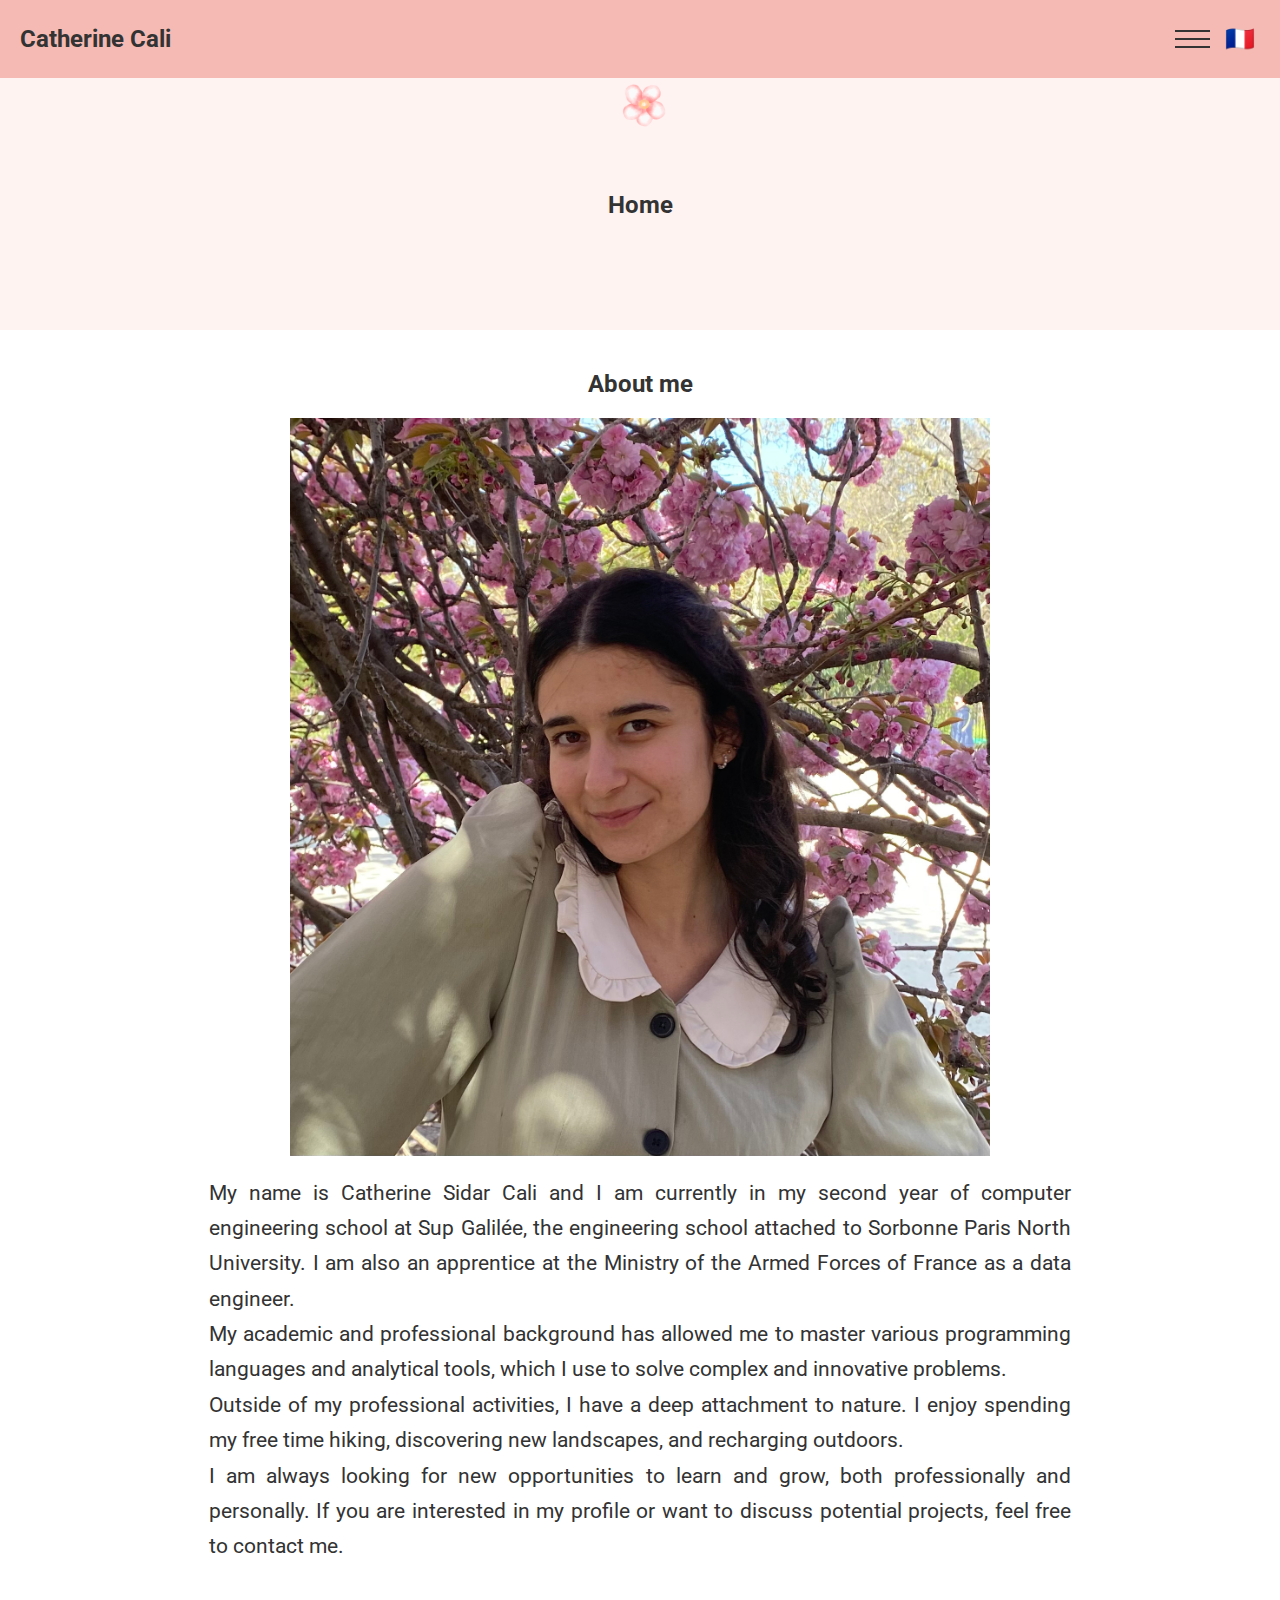
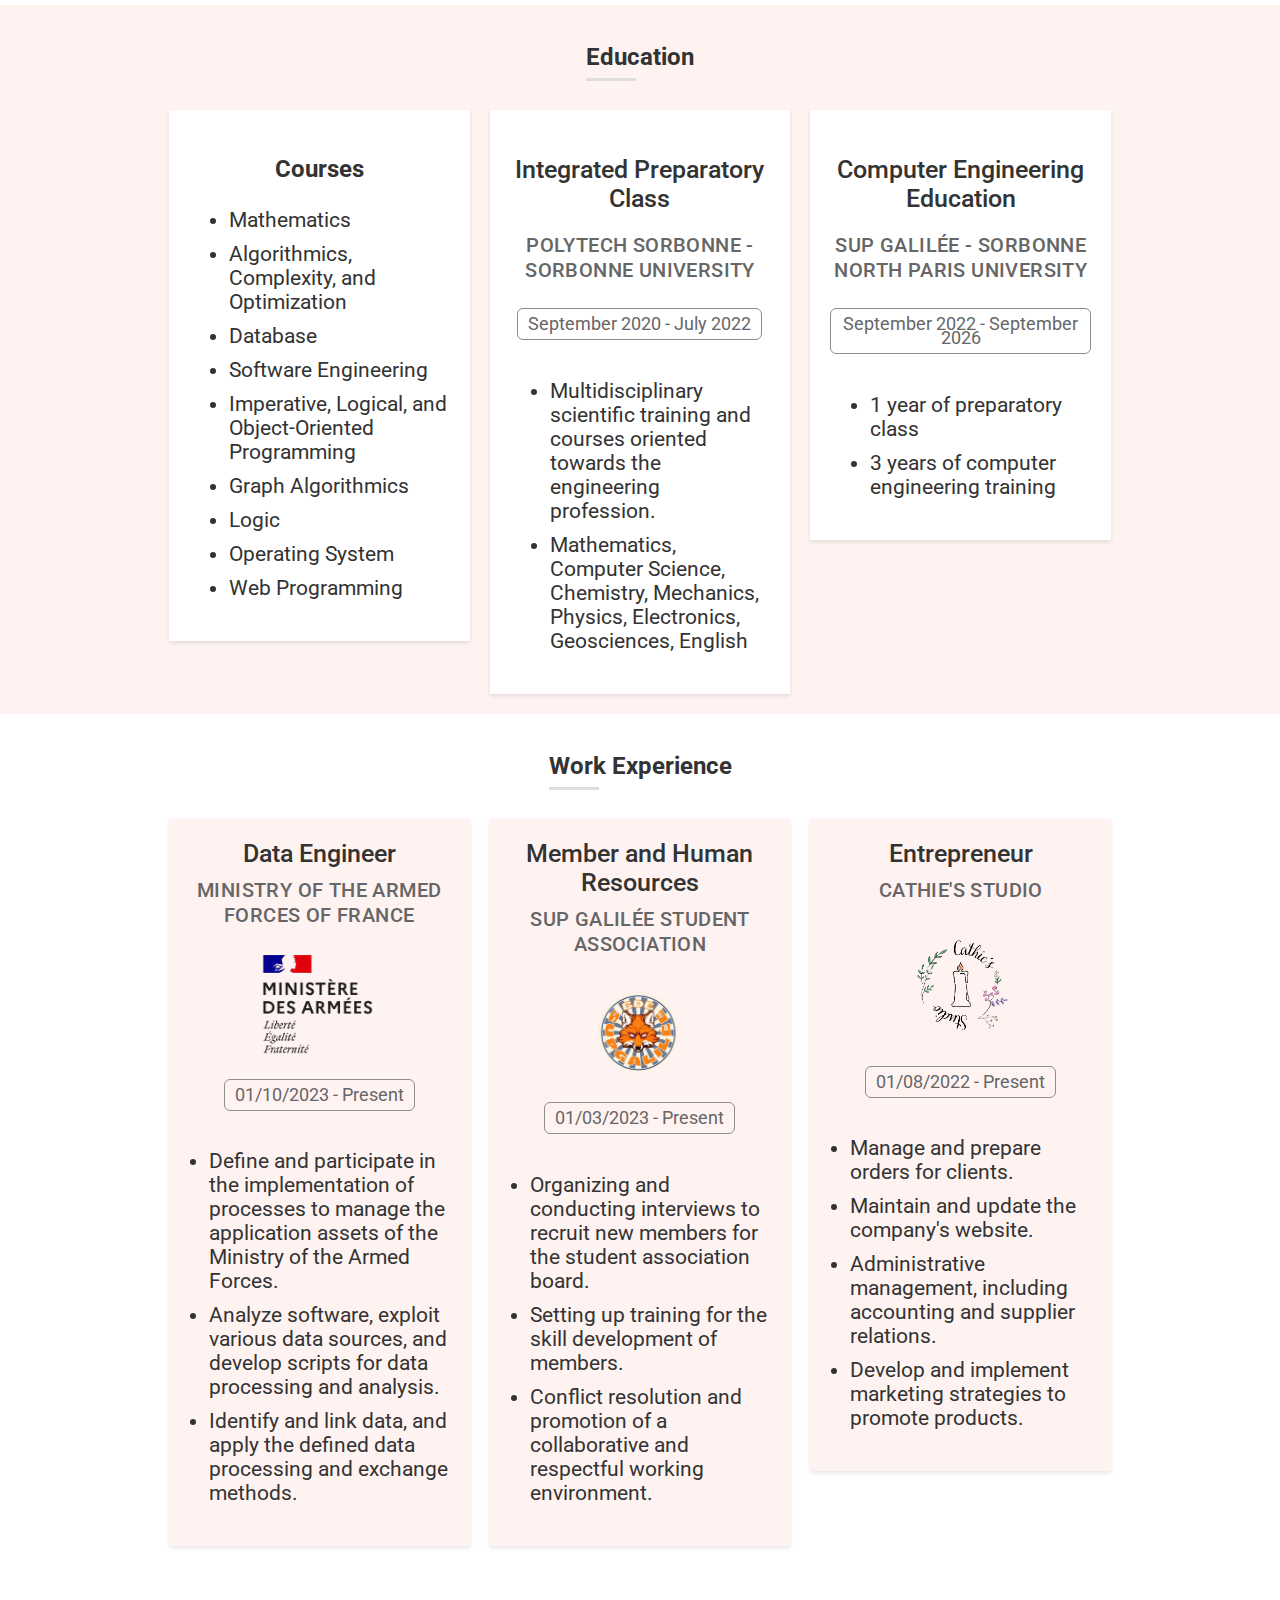
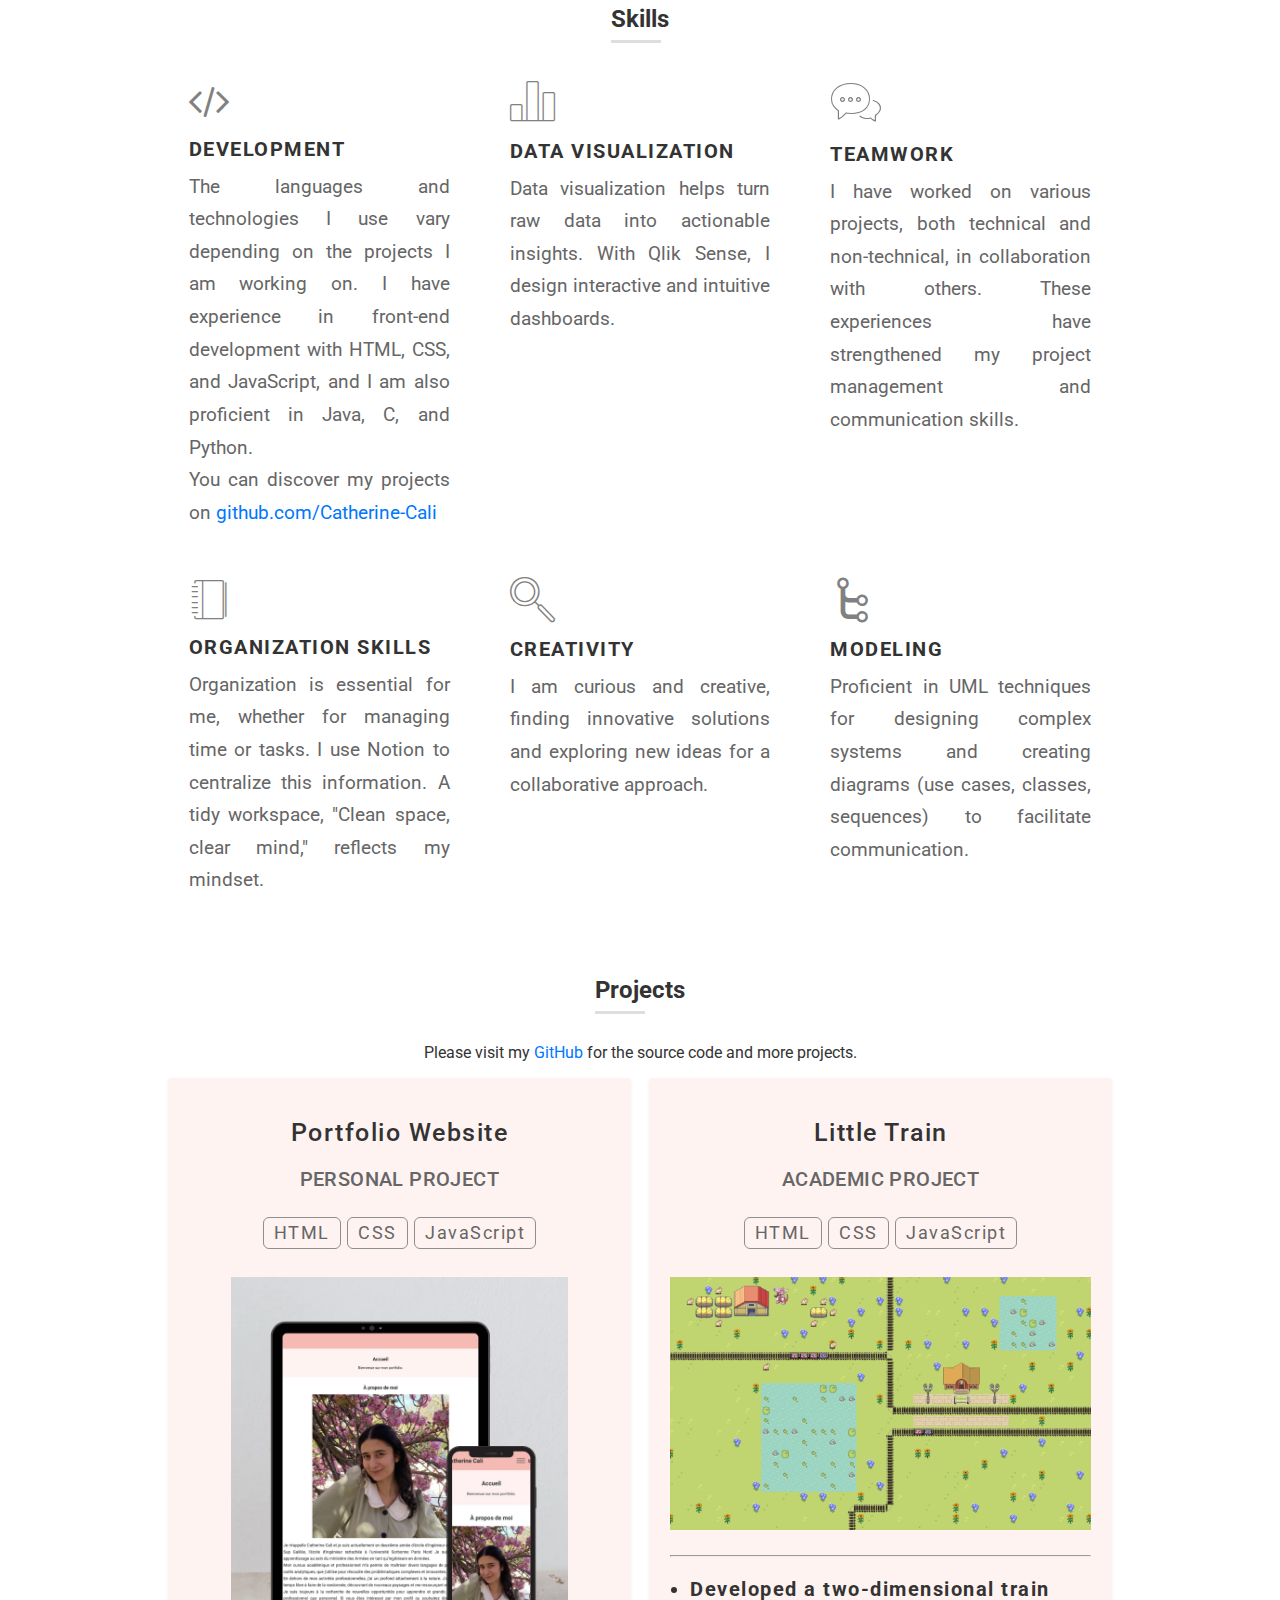
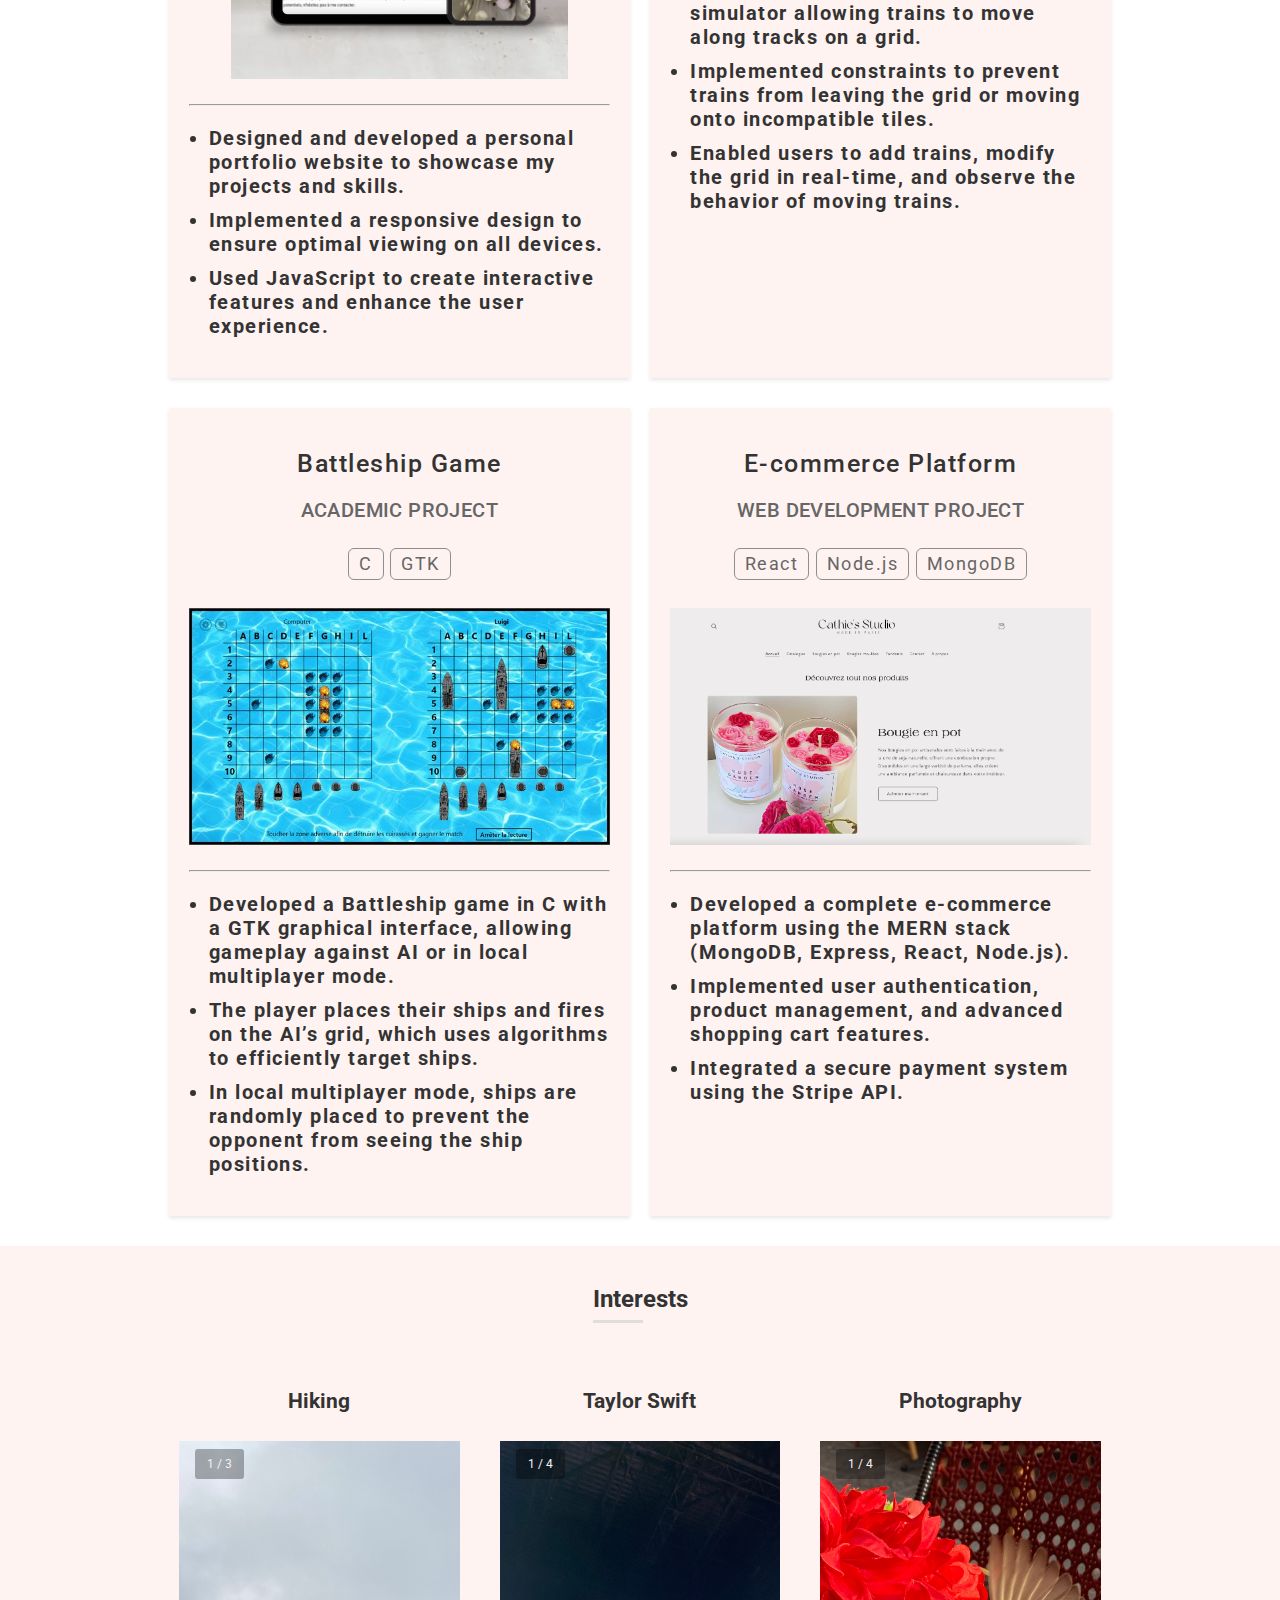
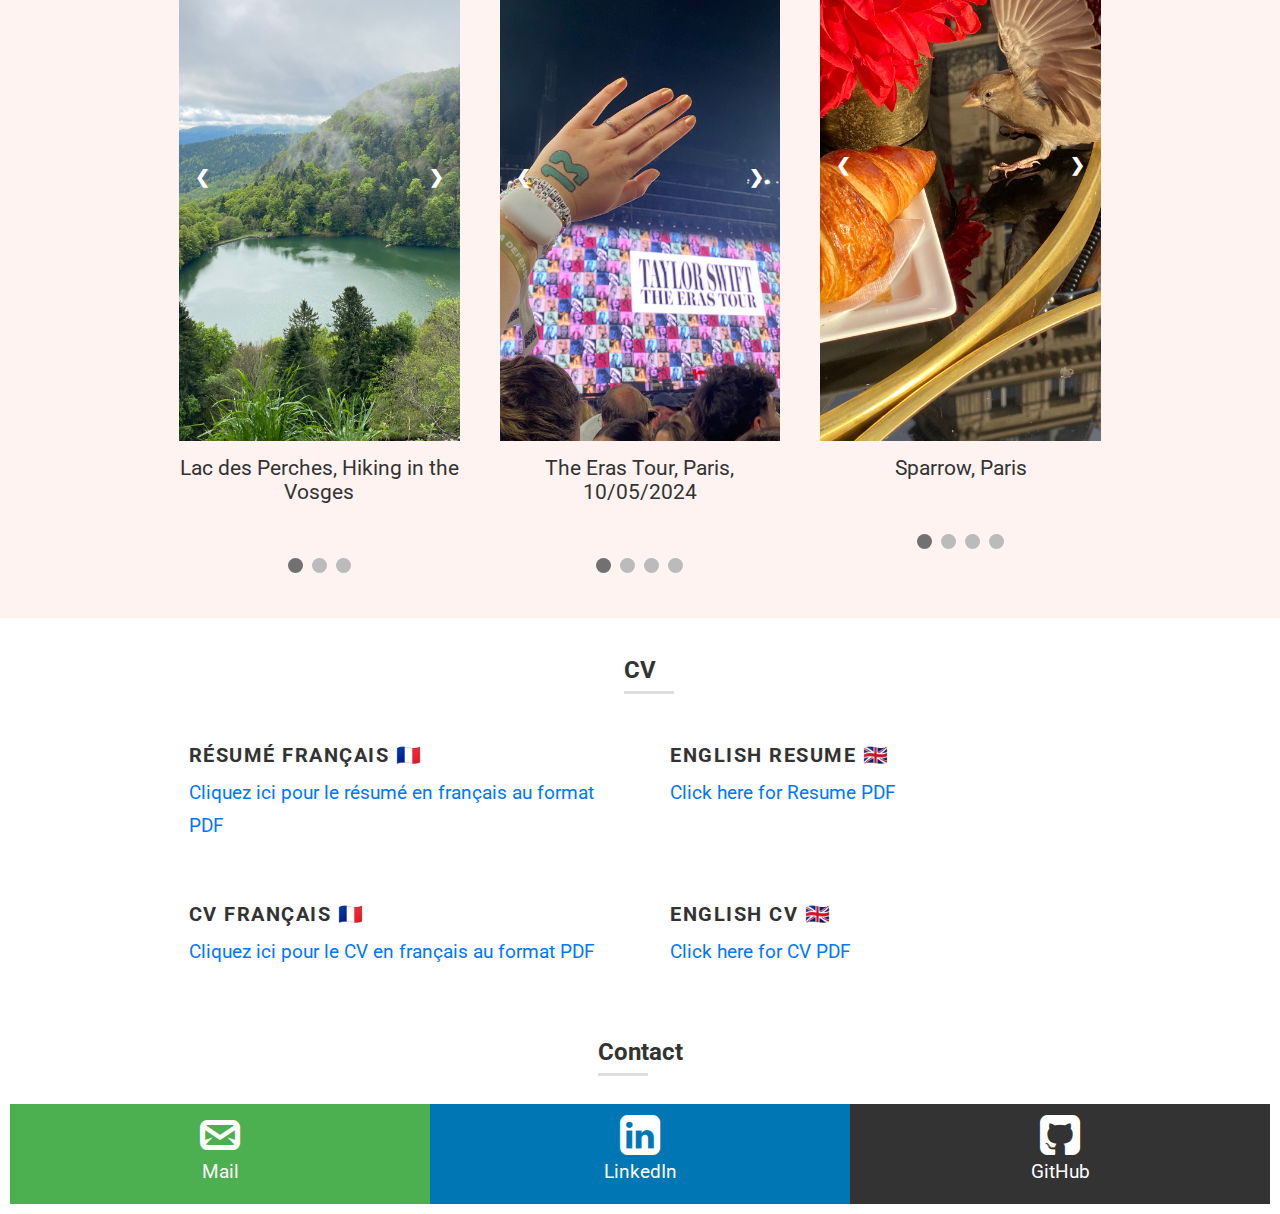
==== index2.html @ 79dcf5c5 "Add files via upload" ====
<!DOCTYPE html>
<html lang="en">
    <head>
        <meta charset="UTF-8">
        <meta name="viewport" content="width=device-width, initial-scale=1.0">
        <title>Catherine CALI</title>
        <link rel="stylesheet" href="styles/styles.css">
        <link rel="icon" type="image/x-icon" href="/img/photo.ico">
    </head>

    <body>
        <header>
            <div class="container">
                <h1>Catherine Cali</h1>
                <a href="javascript:void(0);" id="openBtn" class="burger-icon">
                        <span></span>
                        <span></span>
                        <span></span>
                </a>
            </div>
            <a href="index.html">
                <button id="translateButton" class="language-button">🇫🇷</button>
            </a>            
        </header>

        <main>
            <section id="home">
                <div id="animation-container">
                    <h2>Home</h2>
                    <span class="typed"></span>
                </div>
            </section>

            <!-- Section A propos de moi -->
            <section id="about-me">

                <h2>About me</h2>
                <div class="about-me-content">
                    <img src="img/photo.jpg" alt="photo de profil" class="profile-photo">
                    <p class="about-me-text">
                        My name is Catherine Sidar Cali and I am currently in my second year of computer engineering school at Sup Galilée, 
                        the engineering school attached to Sorbonne Paris North University.
                        I am also an apprentice at the Ministry of the Armed Forces of France as a data engineer.<br />
                        My academic and professional background has allowed me to master various programming languages and analytical tools,
                        which I use to solve complex and innovative problems.<br />
                        Outside of my professional activities, I have a deep attachment to nature. I enjoy spending my free time hiking, 
                        discovering new landscapes, and recharging outdoors.<br />
                        I am always looking for new opportunities to learn and grow, both professionally and personally.
                        If you are interested in my profile or want to discuss potential projects, feel free to contact me.
                    </p>    
                </div>
            </section>  

            <!-- Section Education -->
            <section id="education">
                <h3 class="title-small">
                    <span>Education</span>
                </h3>
                <div class="education-grid">
                    <div class="classes-list">
                        <h3>Courses</h3>
                        <ul class="margin-list">
                            <li>Mathematics</li>
                            <li>Algorithmics, Complexity, and Optimization</li>
                            <li>Database</li>
                            <li>Software Engineering</li>
                            <li>Imperative, Logical, and Object-Oriented Programming</li>
                            <li>Graph Algorithmics</li>
                            <li>Logic</li>
                            <li>Operating System</li>
                            <li>Web Programming</li>
                        </ul>                        
                    </div>
                    <div class="education-item">
                        <h3 class="job">Integrated Preparatory Class</h3>
                        <p class="company">Polytech Sorbonne - Sorbonne University</p>
                        <p class="year"> 
                            September 2020 - July 2022
                        </p>
                        <ul class="margin-list">
                            <li>Multidisciplinary scientific training and courses oriented towards the engineering profession.</li>
                            <li>Mathematics, Computer Science, Chemistry, Mechanics, Physics, Electronics, Geosciences, English</li>
                        </ul>
                    </div>
                    <div class="education-item">
                        <h3 class="job">Computer Engineering Education</h3>
                        <p class="company">Sup Galilée - Sorbonne North Paris University</p>
                        <p class="year"> 
                            September 2022 - September 2026 
                        </p>
                        <ul class="margin-list">
                            <li>1 year of preparatory class</li>
                            <li>3 years of computer engineering training</li>
                        </ul>
                    </div>
                </section>


            <!-- Section Experience -->
            <section id="work-experience">
                <h3 class="title-small">
                    <span>Work Experience</span>
                </h3>
                
                <div class="experience-grid">
                    <div class="experience-item">
                        <div>
                            <h3 class="job">
                                Data Engineer
                            </h3>
                            <h3 class="company">
                                Ministry of the Armed Forces of France
                            </h3>
                            <div class="logo-container">
                                <img src="img/logominarm.png" alt="Ministry of the Armed Forces Logo" class="logo">
                            </div>
                            <p class="year"> 
                                01/10/2023 - Present 
                            </p>
                            <ul class="margin-list">
                                <li>Define and participate in the implementation of processes to manage the application assets of the Ministry of the Armed Forces.</li>
                                <li>Analyze software, exploit various data sources, and develop scripts for data processing and analysis.</li>
                                <li>Identify and link data, and apply the defined data processing and exchange methods.</li>
                            </ul>
                        </div>
                    </div>
            
                    <div class="experience-item">
                        <h3 class="job">
                            Member and Human Resources
                        </h3>
                        <h3 class="company">
                            Sup Galilée Student Association
                        </h3>
                        <div class="logo-container">
                            <img src="img/logobde.png" alt="Sup Galilée Student Association Logo" class="logo">
                        </div>
                        <p class="year"> 
                            01/03/2023 - Present 
                        </p>
                        <ul class="margin-list">
                            <li>Organizing and conducting interviews to recruit new members for the student association board.</li>
                            <li>Setting up training for the skill development of members.</li>
                            <li>Conflict resolution and promotion of a collaborative and respectful working environment.</li>                            
                        </ul>
                    </div>
                    
                    <div class="experience-item">
                        <h3 class="job">
                            Entrepreneur
                        </h3>
                        <h3 class="company">
                            Cathie's Studio
                        </h3>
                        <div class="logo-container">
                            <img src="img/logoboutique.png" alt="Cathie's Studio Logo" class="logo">
                        </div>
                        <p class="year"> 
                            01/08/2022 - Present 
                        </p>
                        <ul class="margin-list">
                            <li>Manage and prepare orders for clients.</li>
                            <li>Maintain and update the company's website.</li>
                            <li>Administrative management, including accounting and supplier relations.</li>
                            <li>Develop and implement marketing strategies to promote products.</li>
                        </ul>
                    </div>
                </div>
            </section>
            

            <!-- Section Skills -->
            <section id="skills">
                <h3 class="title-small">
                    <span>Skills</span>
                </h3>
                
                <div class="skills-grid">
                    <div class="skill-item">
                        <h3><span class="icon-software"></span></h3>
                        <h3>Development</h3>
                        <p>The languages and technologies I use vary depending on the projects I am working on.
                           I have experience in front-end development with HTML, CSS, and JavaScript, and I am also proficient in Java, C, and Python.</p>
                        <p>You can discover my projects on <a href="https://github.com/Catherine-Cali">github.com/Catherine-Cali</a></p>
                    </div>
                    
                    <div class="skill-item">
                        <h3><span class="icon-data"></span></h3>
                        <h3>Data Visualization</h3>
                        <p>Data visualization helps turn raw data into actionable insights.
                           With Qlik Sense, I design interactive and intuitive dashboards.</p>
                    </div>
                    
                    <div class="skill-item">
                        <h3><span class="icon-teamwork"></span></h3>
                        <h3>Teamwork</h3>
                        <p>I have worked on various projects, both technical and non-technical, in collaboration with others.
                            These experiences have strengthened my project management and communication skills.</p>
                         
                    </div>
                    
                    <div class="skill-item">
                        <h3><span class="icon-organized"></span></h3>
                        <h3>Organization Skills</h3>
                        <p>Organization is essential for me, whether for managing time or tasks.
                           I use Notion to centralize this information. A tidy workspace, "Clean space, clear mind," reflects my mindset.</p>
                    </div>
                    
                    <div class="skill-item">
                        <h3><span class="icon-creativity"></span></h3>
                        <h3>Creativity</h3>
                        <p>I am curious and creative, finding innovative solutions and exploring new ideas for a collaborative approach.</p>
                    </div>
                    
                    <div class="skill-item">
                        <h3><span class="icon-modelisation"></span></h3>
                        <h3>Modeling</h3>
                        <p>Proficient in UML techniques for designing complex systems and creating diagrams (use cases, classes, sequences) to facilitate communication.</p>
                    </div>
                </div>
            </section>
            

            <!-- Section Projects -->
            <section id="projects">
                <h3 class="title-small">
                    <span>Projects</span>
                </h3>
                <p class="content-detail">
                    Please visit my <a href="https://github.com/Catherine-Cali">GitHub</a> for the source code and more projects.
                </p>
                <div class="projects-grid">

                    <div class="project-item">
                        <h2 class="job">Portfolio Website</h2>
                        <p class="company">Personal Project</p>
                        <p class="year">HTML</p>
                        <p class="year">CSS</p>
                        <p class="year">JavaScript</p>
                        <img src="img/portfolio_website.png" alt="Portfolio Website" style="width: 80%; height: auto;">
                        <hr>
                        <div class="text-detail">
                            <ul>
                                <li>Designed and developed a personal portfolio website to showcase my projects and skills.</li>
                                <li>Implemented a responsive design to ensure optimal viewing on all devices.</li>
                                <li>Used JavaScript to create interactive features and enhance the user experience.</li>
                            </ul>
                        </div>
                    </div>

                    <div class="project-item">
                        <h2 class="job">Little Train</h2>
                        <p class="company">Academic Project</p>
                        <p class="year">HTML</p>
                        <p class="year">CSS</p>
                        <p class="year">JavaScript</p>
                        <img src="img/web_project.png" alt="Web Project">
                        <hr>
                        <div class="text-detail">
                            <ul>
                                <li>Developed a two-dimensional train simulator allowing trains to move along tracks on a grid.</li>
                                <li>Implemented constraints to prevent trains from leaving the grid or moving onto incompatible tiles.</li>
                                <li>Enabled users to add trains, modify the grid in real-time, and observe the behavior of moving trains.</li>
                            </ul>
                        </div>
                    </div>

                    <div class="project-item">
                        <h2 class="job">Battleship Game</h2>
                        <p class="company">Academic Project</p>
                        <p class="year">C</p>
                        <p class="year">GTK</p>
                        <img src="img/battleship_project.png" alt="Battleship Game">
                        <hr>
                        <div class="text-detail">
                            <ul>
                                <li>Developed a Battleship game in C with a GTK graphical interface, allowing gameplay against AI or in local multiplayer mode.</li>
                                <li>The player places their ships and fires on the AI’s grid, which uses algorithms to efficiently target ships.</li>
                                <li>In local multiplayer mode, ships are randomly placed to prevent the opponent from seeing the ship positions.</li>
                            </ul>
                        </div>
                    </div>

                    <div class="project-item">
                        <h2 class="job">E-commerce Platform</h2>
                        <p class="company">Web Development Project</p>
                        <p class="year">React</p>
                        <p class="year">Node.js</p>
                        <p class="year">MongoDB</p>
                        <img src="img/ecommerce_platform.png" alt="E-commerce Platform">
                        <hr>
                        <div class="text-detail">
                            <ul>
                                <li>Developed a complete e-commerce platform using the MERN stack (MongoDB, Express, React, Node.js).</li>
                                <li>Implemented user authentication, product management, and advanced shopping cart features.</li>
                                <li>Integrated a secure payment system using the Stripe API.</li>
                            </ul>
                        </div>
                    </div>

                </div>
            </section>

                <!-- Interests Section -->

            <section id="interests">
                <h3 class="title-small">
                    <span>Interests</span>
                </h3>
                <div class="interests-grid">
                    <!-- Hiking -->
                    <div class="interest-item">
                        <h4>Hiking</h4>
                        <div class="slide-container">
                            <div class="custom-slider custom-slider0 fade">
                                <div class="slide-index">1 / 3</div>
                                <img class="slide-img" src="img/hk1.jpg" alt="Hiking 1">
                                <div class="slide-text">Lac des Perches, Hiking in the Vosges</div>
                            </div>
                            <div class="custom-slider custom-slider0 fade">
                                <div class="slide-index">2 / 3</div>
                                <img class="slide-img" src="img/hk2.jpg" alt="Hiking 2">
                                <div class="slide-text">Hiking in the Vosges</div>
                            </div>
                            <div class="custom-slider custom-slider0 fade">
                                <div class="slide-index">3 / 3</div>
                                <img class="slide-img" src="img/hk3.jpg" alt="Hiking 3">
                                <div class="slide-text">Hiking in the Fontainbleau Forest</div>
                            </div>
                            <a class="prev" onclick="plusSlides(-1, 0)">&#10094;</a>
                            <a class="next" onclick="plusSlides(1, 0)">&#10095;</a>
                        </div>
                        <div class="slide-dot">
                            <span class="dot dot0" onclick="currentSlide(1, 0)"></span>
                            <span class="dot dot0" onclick="currentSlide(2, 0)"></span>
                            <span class="dot dot0" onclick="currentSlide(3, 0)"></span>
                        </div>
                    </div>

                    <!-- Taylor Swift -->
                    <div class="interest-item">
                        <h4>Taylor Swift</h4>
                        <div class="slide-container">
                            <div class="custom-slider custom-slider1 fade">
                                <div class="slide-index">1 / 4</div>
                                <img class="slide-img" src="img/ts1.jpg" alt="Taylor Swift 1">
                                <div class="slide-text">The Eras Tour, Paris, 10/05/2024</div>
                            </div>
                            <div class="custom-slider custom-slider1 fade">
                                <div class="slide-index">2 / 4</div>
                                <img class="slide-img" src="img/ts2.jpg" alt="Taylor Swift 2">
                                <div class="slide-text">Taylor Swift, 1989 era</div>
                            </div>
                            <div class="custom-slider custom-slider1 fade">
                                <div class="slide-index">3 / 4</div>
                                <img class="slide-img" src="img/ts3.jpg" alt="Taylor Swift 3">
                                <div class="slide-text">Taylor Swift, Lover era</div>
                            </div>
                            <div class="custom-slider custom-slider1 fade">
                                <div class="slide-index">4 / 4</div>
                                <img class="slide-img" src="img/ts4.jpg" alt="Taylor Swift 4">
                                <div class="slide-text">Taylor Swift, reputation era</div>
                            </div>
                            <a class="prev" onclick="plusSlides(-1, 1)">&#10094;</a>
                            <a class="next" onclick="plusSlides(1, 1)">&#10095;</a>
                        </div>
                        <div class="slide-dot">
                            <span class="dot dot1" onclick="currentSlide(1, 1)"></span>
                            <span class="dot dot1" onclick="currentSlide(2, 1)"></span>
                            <span class="dot dot1" onclick="currentSlide(3, 1)"></span>
                            <span class="dot dot1" onclick="currentSlide(4, 1)"></span>
                        </div>
                    </div>

                    <!-- Photography -->
                    <div class="interest-item">
                        <h4>Photography</h4>
                        <div class="slide-container">
                            <div class="custom-slider custom-slider2 fade">
                                <div class="slide-index">1 / 4</div>
                                <img class="slide-img" src="img/ph1.jpg" alt="Photo 1">
                                <div class="slide-text">Sparrow, Paris</div>
                            </div>
                            <div class="custom-slider custom-slider2 fade">
                                <div class="slide-index">2 / 4</div>
                                <img class="slide-img" src="img/ph2.jpg" alt="Photo 2">
                                <div class="slide-text">Bee, Jardin des Plantes, Paris</div>
                            </div>
                            <div class="custom-slider custom-slider2 fade">
                                <div class="slide-index">3 / 4</div>
                                <img class="slide-img" src="img/ph3.jpg" alt="Photo 3">
                                <div class="slide-text">Sunflower Field, Picardy</div>
                            </div>
                            <div class="custom-slider custom-slider2 fade">
                                <div class="slide-index">4 / 4</div>
                                <img class="slide-img" src="img/ph4.jpg" alt="Photo 4">
                                <div class="slide-text">Blue Argus, Paris</div>
                            </div>
                            <a class="prev" onclick="plusSlides(-1, 2)">&#10094;</a>
                            <a class="next" onclick="plusSlides(1, 2)">&#10095;</a>
                        </div>
                        <div class="slide-dot">
                            <span class="dot dot2" onclick="currentSlide(1, 2)"></span>
                            <span class="dot dot2" onclick="currentSlide(2, 2)"></span>
                            <span class="dot dot2" onclick="currentSlide(3, 2)"></span>
                            <span class="dot dot2" onclick="currentSlide(4, 2)"></span>
                        </div>
                    </div>
                </div>
            </section>


        <!-- Section CV -->
        <section id="CV">
            <h3 class="title-small">
                <span>CV</span>
            </h3>
            
            <div class="CV-grid">
                <div class="CV-item">
                    <h3>Résumé Français 🇫🇷</h3>
                    <p><a href="Cheryl_Lao_Resume.pdf">Cliquez ici pour le résumé en français au format PDF</a></p>
                </div>
                <div class="CV-item">
                    <h3>English Resume 🇬🇧</h3>
                    <p><a href="Cheryl_Lao_Resume.pdf">Click here for Resume PDF</a></p>
                </div>
                <div class="CV-item">
                    <h3>CV français 🇫🇷</h3>
                    <p><a href="CathCali-cvFrancais.pdf">Cliquez ici pour le CV en français au format PDF</a></p>
                </div>
                <div class="CV-item">
                    <h3>English CV 🇬🇧</h3>
                    <p><a href="CathCali-cvAnglais.pdf">Click here for CV PDF</a></p>
                </div>
            </div>
        </section>

        <!-- Section Contact -->
        <section id="contact">
            <h3 class="title-small">
                <span>Contact</span>
            </h3>
            <div class="contact-banner">
                <a href="mailto:catherinecalipro@gmail.com" target="_blank" class="contact-button mail">
                    <span class="icon-mail"></span>
                    <span class="default-text">Mail</span>
                    <span class="hover-text">catherinecalipro@gmail.com</span>
                </a>
                <a href="https://www.linkedin.com/in/Catherine-Cali" target="_blank" class="contact-button linkedin">
                    <span class="icon-linkedin"></span>
                    <span class="default-text">LinkedIn</span>
                    <span class="hover-text">Catherine-Cali</span>
                </a>
                <a href="https://github.com/Catherine-Cali" target="_blank" class="contact-button github">
                    <span class="icon-github"></span>
                    <span class="default-text">GitHub</span>
                    <span class="hover-text">Catherine-Cali</span>
                </a>
            </div>
        </section>
        
        </main>

        <div id="mySidenav" class="sidenav">
            <a id="closeBtn" href="javascript:void(0);" class="close">×</a>
            <ul>
                <li><a href="#home">Home</a></li>
                <li><a href="#about-me">About Me</a></li>
                <li><a href="#education">Education</a></li>
                <li><a href="#work-experience">Work Experience</a></li>
                <li><a href="#skills">Skills</a></li>
                <li><a href="#projects">Projects</a></li>
                <li><a href="#interests">Interests</a></li>
                <li><a href="#resume">Resume</a></li>
                <li><a href="#contact">Contact</a></li>
            </ul>
        </div>        
        <script src="https://cdnjs.cloudflare.com/ajax/libs/gsap/3.11.2/gsap.min.js"></script>
        <script src="js/app.js"></script>
        <script src="https://cdn.jsdelivr.net/npm/typed.js@2.0.12"></script>
    </body>
</html>
---- styles/styles.css ----
@import url('https://fonts.googleapis.com/css2?family=Roboto:ital,wght@0,100;0,300;0,400;0,500;0,700;0,900;1,100;1,300;1,400;1,500;1,700;1,900&display=swap');

/* Generated by Glyphter (http://www.glyphter.com) on  Tue Jul 09 2024*/
@font-face {
    font-family: 'Glyphter';
    src: url('glyphter-font/fonts/Glyphter.eot');
    src: url('glyphter-font/fonts/Glyphter.eot?#iefix') format('embedded-opentype'),
         url('glyphter-font/fonts/Glyphter.woff') format('woff'),
         url('glyphter-font/fonts/Glyphter.ttf') format('truetype'),
         url('glyphter-font/fonts/Glyphter.svg#Glyphter') format('svg');
    font-weight: normal;
    font-style: normal;
}
[class*='icon-']:before{
	display: inline-block;
   font-family: 'Glyphter';
   font-style: normal;
   font-weight: normal;
   line-height: 20px;
   color: #818181;
   margin: 0;
   -webkit-font-smoothing: antialiased;
   -moz-osx-font-smoothing: grayscale
}


body {
    font-family: "Roboto";
    background-color: #FFF3F2; /* Couleur de fond rose pâle */
    color: #333; /* Couleur du texte */
    margin: 0; /* Réinitialisation de la marge par défaut */
    padding: 0; /* Réinitialisation du padding par défaut */
}

/* Style du header */
header {
    background-color: #F5BAB4; /* Couleur de fond du header */
    padding: 20px;
    display: flex;
    align-items: center;
    justify-content: space-between;
    position: fixed; /* Fixer le header en haut */
    top: 0; /* Positionner le header en haut */
    left: 0; /* S'assurer que le header commence au bord gauche de la fenêtre */
    right: 0; /* S'assurer que le header s'étire jusqu'au bord droit de la fenêtre */
    z-index: 1000; /* Assurer que le header soit au-dessus des autres éléments */
    width: 100%; /* Assurer que le header couvre toute la largeur de la fenêtre */
}



/* Conteneur du header */
.container {
    display: flex;
    align-items: center;
    justify-content: space-between; /* Permet au titre et au burger icon d'occuper tout l'espace disponible */
    width: 100%; /* Assure que le contenu s'étire sur toute la largeur */
}

/* Style du titre */
h1 {
    margin: 0;
    font-size: 1.5rem;
    color: #333; /* Couleur du texte du titre */
    flex: 1; /* Permet au titre de prendre autant d'espace que nécessaire */
}

/* Menu burger */
.burger-icon {
    display: flex;
    flex-direction: column;
    cursor: pointer;
    margin-left: auto; /* Déplace le menu burger à droite */
}

.burger-icon span {
    width: 35px;
    height: 2px;
    background-color: #333; /* Couleur du menu */
    margin: 3px 0;
    transition: 0.2s;
}

/* Bouton langue */ 
.language-button {
    background-color: transparent; 
    border: none;
    cursor: pointer;
    font-size: 1.5rem;
    padding: 5px 15px;
    margin-right: 30px; /* Assure que le bouton n'est pas trop proche du bord */
    z-index: 1100; /* Assurez-vous qu'il est au-dessus des autres éléments */
}
/* Ajouter une marge en haut du contenu pour éviter que le contenu soit masqué par le header fixe */
main {
    padding-top: 80px; /* Ajustez cette valeur en fonction de la hauteur du header */
}

/* Animations fleurs*/ 
/* thanks to : https://codepen.io/gonzo_e/pen/QqqZqY */

.dot-animation {
    width: 60px;
    height: 60px;
    position: absolute;
    background: url(../img/flower1.png);
    background-size: 100% 100%;
}

#home {
    position: relative;
    overflow: hidden;
    min-height: 250px; /* La section aura au moins 250px de hauteur */
    display: flex;
    align-items: center; /* Centre verticalement */
    justify-content: center; /* Centre horizontalement */
    text-align: center; /* Centre le texte (si nécessaire) */
}

#animation-container {
    position: relative;
    width: 100%;
    height: 100%;
    perspective: 600;
  }

/*Animations ecriture */

#home .typed {
    font-weight: 400;
    font-size: 25px;
    line-height: 26px;
    letter-spacing: 1.5px;
    margin: 0 auto;
    opacity: 0.8;
}

/*----- typed effect ---*/
.typed-cursor {
    opacity: 0;
}


/* Alternance des couleurs */ 
section:nth-child(odd) {
    background-color: #FFF3F2; /* Couleur rose pâle */
    text-align: center;
    padding: 20px; /* Ajoute un peu d'espace autour du texte */
    box-sizing: border-box;
}

section:nth-child(even) {
    background-color: #ffffff; /* Couleur blanche */
    text-align: center;
    padding: 20px; /* Ajoute un peu d'espace autour du texte */
    box-sizing: border-box;
}



/* Style pour les titres et autres */

.title-small span {
    position: relative;
    display: inline-block;
    font-size: 1.5rem; /* Ajustez la taille de la police selon vos préférences */
    margin-bottom: 20px;
} 

.title-small span:after {
    content: "";
    position: absolute;
    bottom: -10px; /* Ajustez pour l'espacement désiré */
    height: 3px;
    background: #DEDEDE;
    width: 50px; /* Ajustez la largeur selon vos préférences */
    left: 0;
}




/* Style pour la section À propos de moi */

.about-me-content {
    display: flex;
    align-items: flex-start;
    justify-content: space-between;
    text-align: center; /* Centre le texte dans son conteneur */
    margin: 20px 0;
    flex-direction : row; 
    gap: 20px;
    margin-left: 12%;
    margin-right: 12%;
    
}

.profile-photo {
    max-width: 700px; /* Ajustez la taille de l'image selon vos besoins */
    width: 100%; /* Assurez-vous que l'image prend toute la largeur disponible */
    height: auto;
    margin: auto;
    float: left;
    object-fit: cover;
}

.about-me-text {
    font-size: 1.3em;
    text-align: justify; 
    padding: 0 40px; /* Ajoute un espace autour du texte */
    line-height: 170%;
    clear: both;
    margin: auto;
}


/* Style pour la section Education */
.education-grid {
    display: grid;
    grid-template-columns: repeat(3, 1fr); /* Trois colonnes égales */
    gap: 20px; /* Espace entre les éléments d'éducation */
    align-items: start; /* Alignement des éléments au début de chaque cellule */
    margin-left: 12%;
    margin-right: 12%;
}

.classes-list,
.education-item {
    background-color: #ffffff;
    padding: 20px;
    box-shadow: 0 2px 4px rgba(0, 0, 0, 0.1);
    font-size: 1.3rem;
    transition: transform 0.5s ease, box-shadow 0.5s ease; /* Transition plus fluide */
}


/* Effet de survol pour .classes-list et .education-item */
.classes-list:hover,
.education-item:hover {
    transform: translateY(-15px); /* Déplace vers le haut */
    box-shadow: 0 10px 20px rgba(194, 24, 91, 0.5); /* Ombre rose foncée */
}

.margin-list li {
    margin-bottom: 10px; /* Ajoute un espacement sous chaque élément de liste */
    justify-content: space-between;
    text-align: left;
}




/* Style pour la section Experience */
#work-experience {
    padding: 20px;
}

.experience-grid {
    display: grid;
    grid-template-columns: repeat(3, 1fr); /* Trois colonnes égales */
    gap: 20px; /* Espace entre les éléments */
    align-items: start; /* Alignement des éléments au début de chaque cellule */
    margin-left: 12%;
    margin-right: 12%;
}

.experience-item {
    background-color: #FFF3F2; /* Couleur de fond des items */
    padding: 20px;
    box-shadow: 0 2px 4px rgba(0, 0, 0, 0.1); /* Ombre initiale */
    font-size: 1.3rem;
    transition: transform 0.5s ease, box-shadow 0.5s ease; /* Transition fluide */
}

/* Effet de survol pour .experience-item */
.experience-item:hover {
    transform: translateY(-15px); /* Déplace vers le haut */
    box-shadow: 0 10px 20px rgba(194, 24, 91, 0.5); /* Ombre rose foncée */
}

.logo-container {
    display: flex;
    justify-content: center; /* Centre l'image horizontalement */
    align-items: center; /* Centre l'image verticalement si nécessaire */
    margin-bottom: 10px; /* Espace entre l'image et le texte suivant */
}

.logo {
    max-width: 50%; /* Ajustez la taille de l'image selon vos besoins */
    width: 100%; /* Assurez-vous que l'image prend toute la largeur disponible */
    height: auto;
}

.year {
    font-size: 18px;
    line-height: 14px;
    border: 1px solid #8e8e8e;
    color: #666666;
    padding: 8px 10px;
    border-radius: 6px;
    display: inline-block;
    margin-top: 5px;
    font-weight: 400;
}

.company {
    font-size: 20px;
    font-weight: 500;
    line-height: 14px;
    letter-spacing: 0.4px;
    text-transform: uppercase;
    color: #666666;
    line-height: 25px;
}

.job {
    font-size: 25px;
    font-weight: 500;
    margin-bottom: 10px;
    font-family: 'Roboto', sans-serif;
}

.experience-item h3 {
    margin-top: 0;
}

.experience-item ul {
    padding-left: 20px;
    list-style-type: disc; /* Style de la puce */
    justify-content: space-between;
    text-align: left;
}


/* Style pour la section Competences*/

#skills {
    padding: 20px;
    background-color: #ffffff;
}

.skills-grid {
    display: grid;
    grid-template-columns: repeat(3, 1fr); /* Trois colonnes égales */
    grid-template-rows: repeat(2, auto); /* Deux lignes automatiques */
    gap: 20px; /* Espace entre les éléments */
    margin-left: 12%;
    margin-right: 12%;
}

.skill-item {
    padding: 20px;
    display: flex;
    flex-direction: column; /* Aligne les éléments en colonne */
    align-items: flex-start; /* Aligne les éléments à gauche */
    text-align: left; /* Aligne le texte à gauche */
}

.skill-item h3 {
    font-size: 20px;
    letter-spacing: 1.5px;
    text-transform: uppercase;
    margin: 0 0 10px 0; /* Ajoute un peu d'espace en dessous du titre */
    font-family: 'Roboto', sans-serif;
    font-weight: 700;
    
}

.skill-item p {
    color: #666; /* Couleur du texte de description */
    font-size: 1.2em;
    text-align: justify; 
    line-height: 170%;
    clear: both;
    margin: 0;
}


.icon-software:before { 
    content: 'J';
    font-size: 40px;
}

.icon-data:before { 
    content: 'B';
    font-size: 45px;
}

.icon-teamwork:before { 
    content: 'S';
    font-size: 50px;
}

.icon-organized:before { 
    content: 'E';
    font-size: 40px;
}

.icon-creativity:before { 
    content: 'D';
    font-size: 45px;
}

.icon-modelisation:before { 
    content: 'F';
    font-size: 45px;
}



/* Styles pour la section Projects */
#projects {
    padding: 20px;
}

.projects-grid {
    display: grid;
    grid-template-columns: repeat(2, 1fr); /* Deux colonnes égales */
    gap: 20px; /* Espace entre les éléments */
    margin-left: 12%;
    margin-right: 12%;
}

.project-item {
    background-color: #FFF3F2; /* Couleur de fond des items */
    padding: 20px;
    box-shadow: 0 2px 4px rgba(0, 0, 0, 0.1); /* Ombre initiale */
    font-size: 20px;
    letter-spacing: 1.5px;
    margin: 0 0 10px 0; /* Espace en dessous de l'item */
    font-family: 'Roboto', sans-serif;
    font-weight: 700;
    transition: transform 0.5s ease, box-shadow 0.5s ease; /* Transition fluide */
}

/* Effet de survol pour .project-item */
.project-item:hover {
    transform: translateY(-15px); /* Déplacement vers le haut */
    box-shadow: 0 10px 20px rgba(194, 24, 91, 0.5); /* Ombre rose foncée */
}

.project-item img, .project-item iframe {
    width: 100%;
    height: auto;
    margin-top: 10px;
}

.img-portfolio {
    width: 10%;
}

.project-item hr {
    margin: 20px 0;
}

.text-detail ul {
    padding-left: 20px;
    list-style-type: disc;
    justify-content: space-between;
    text-align: left;
}

.text-detail ul li {
    margin-bottom: 10px;
}



/* Styles pour la section Centre d'intérêts */
.interests-grid {
    display: grid;
    grid-template-columns: repeat(3, 1fr); /* Trois colonnes égales */
    gap: 20px; /* Espace entre les éléments d'éducation */
    align-items: start; /* Alignement des éléments au début de chaque cellule */
    margin-left: 12%;
    margin-right: 12%;
}

.interest-item {
    padding: 10px;
    font-size: 1.3rem;
}

.slide-container {
    position: relative;
    max-width: 100%;
    margin: auto;
    margin-bottom: 40px; /* Ajout d'espace entre les diaporamas */
}

.custom-slider {
    display: none;
}

.custom-slider.fade {
    animation-name: fade;
    animation-duration: 1.5s;
}

@keyframes fade {
    from { opacity: .4 } 
    to { opacity: 1 }
}

/* Ajout de hauteur fixe pour uniformiser la taille des images */
.slide-img {
    width: 100%;
    height: 600px; /* Hauteur fixe pour toutes les images */
    object-fit: cover; /* Recadre l'image pour qu'elle remplisse la zone sans déformer le ratio */
    overflow: hidden;
}

.prev, .next {
    cursor: pointer;
    position: absolute;
    top: 50%;
    width: auto;
    padding: 16px;
    margin-top: -22px;
    color: white;
    font-weight: bold;
    font-size: 18px;
    transition: 0.6s ease;
    user-select: none;
}

.prev {
    left: 0;
    border-radius: 3px 0 0 3px;
}

.next {
    right: 0;
    border-radius: 3px 0 0 3px;
}

.prev:hover, .next:hover {
    background-color: rgba(0,0,0,0.8);
}

.slide-dot {
    text-align: center;
    padding: 10px;
}

.dot {
    cursor: pointer;
    height: 15px;
    width: 15px;
    margin: 0 2px;
    background-color: #bbb;
    border-radius: 50%;
    display: inline-block;
    transition: background-color 0.6s ease;
}

.active, .dot:hover {
    background-color: #717171;
}

.slide-index {
    position: absolute;
    top: 8px;
    left: 16px;
    color: #f2f2f2;
    font-size: 12px;
    padding: 8px 12px;
    background-color: rgba(0, 0, 0, 0.3);
    border-radius: 3px;
}

.slide-text {
    font-size: 1.3rem;
    margin-top: 10px; 
    width: 100%;
    text-align: center;
}


/* Styles pour la section CV */
#CV {
    padding: 20px;
    background-color: #ffffff;
}

.CV-grid {
    display: grid;
    grid-template-columns: repeat(2, 1fr); /* Deux colonnes égales */
    grid-template-rows: repeat(2, auto); /* Deux lignes automatiques */
    gap: 20px; /* Espace entre les éléments */
    margin-left: 12%;
    margin-right: 12%;
}

.CV-item {
    padding: 20px;
    display: flex;
    flex-direction: column; /* Aligne les éléments en colonne */
    align-items: flex-start; /* Aligne les éléments à gauche */
    text-align: left; /* Aligne le texte à gauche */
}

.CV-item h3 {
    font-size: 20px;
    letter-spacing: 1.5px;
    text-transform: uppercase;
    margin: 0 0 10px 0; /* Ajoute un peu d'espace en dessous du titre */
    font-family: 'Roboto', sans-serif;
    font-weight: 700;
}

.CV-item p {
    color: #666; /* Couleur du texte de description */
    font-size: 1.2em;
    text-align: left; /* Aligne le texte à gauche */
    line-height: 170%;
    margin: 0;
}



/* Style pour centrer la table dans la page */
.center-table {
    margin: 0 auto; /* Centrer la table horizontalement */
    border-collapse: collapse; /* Enlever les espaces entre les cellules */
    text-align: center; /* Centrer le texte dans les cellules */
}

/* Style pour centrer le texte à l'intérieur de la table */
.center-table td {
    padding: 10px; /* Ajouter un peu d'espace autour du contenu */
    font-size: 1.3rem;

}

/* Styles pour la section bannière de contact */

#contact {
    padding: 10px;
    background-color: #ffffff; /* Couleur blanche */
    margin-left: 0px ;
    margin-right: 0px;
}
.contact-banner {
    display: flex;
    justify-content: space-around;
    align-items: center;
    gap: 0px; /* Adjust the gap between buttons as needed */
    background-color: #ffffff; /* Couleur blanche */

}

.contact-button {
    display: flex;
    flex-direction: column;
    justify-content: center;
    align-items: center;
    width: 100%;
    height: 100px; /* Adjust height as needed */
    text-decoration: none;
    color: white; /* Adjust text color as needed */
    font-size: 1.2em;
    text-align: center;
    transition: background-color 0.3s ease;
}

.contact-button img {
    width: 50px; /* Adjust icon size as needed */
    height: 50px;
    margin-bottom: 10px;
}

.contact-button.mail {
    background-color: #4CAF50; /* Green color for mail */
}

.contact-button.linkedin {
    background-color: #0077B5; /* Blue color for LinkedIn */
}

.contact-button.github {
    background-color: #333; /* Dark color for GitHub */
}

.contact-button:hover {
    opacity: 0.8; /* Slightly transparent on hover */
}

.icon-mail::before {
    content: 'O'; /* Unicode for envelope icon in FontAwesome */
    font-size: 40px;
    color: #ffffff;
}

.icon-linkedin::before {
    content: 'L'; /* Unicode for LinkedIn icon in FontAwesome */
    font-size: 40px;
    color: #ffffff;
}

.icon-github::before {
    content: 'M'; /* Unicode for GitHub icon in FontAwesome */
    font-size: 40px;
    color: #ffffff;
}

.contact-button:hover {
    filter: brightness(100%); /* Couleur plus claire au survol pour Mail */
    color: #000000; /* Change la couleur du texte au survol */
}

/* Texte pour l'effet de survol */
.contact-button .default-text {
    display: inline-block;
    transition: opacity 0.3s ease;
}

.contact-button .hover-text {
    display: none;
    position: absolute;
    opacity: 0;
    transition: opacity 0.3s ease;
    font-weight: bold;
}

.contact-button:hover .default-text {
    opacity: 0;


}



.contact-button:hover .icon-github, 
.contact-button:hover .icon-linkedin,
.contact-button:hover .icon-mail {
    opacity: 0;
}

.contact-button:hover .hover-text {
    display: inline-block;
    opacity: 1;
}


/* Styles généraux pour les liens */
a {
    color: #0077ff;
    text-decoration: none;
    transition: ease .6s;
    -webkit-transition: ease .6s;
    -moz-transition: ease .6s;
    -o-transition: ease .6s;
    -ms-transition: ease .6s;
}

a:hover {
    text-decoration: none;
    color: #818181;
}

a:focus {
    outline: none;
    color: #999999;
    text-decoration: none;
}


/* Sidenav menu */
.sidenav {
    height: 100%;
    width: 250px;
    position: fixed;
    top: 0;
    right: -250px; /* Caché par défaut */
    background-color: #e8e8e8;
    padding-top: 60px;
    transition: right 0.3s ease-out;
    z-index: 1100;
}

.sidenav ul {
    list-style-type: none;
    padding: 0;
    margin: 0;
}

.sidenav a {
    display: block;
    padding: 8px 8px 8px 32px;
    text-decoration: none;
    font-size: 20px;
    color: #818181;
    transition: 0.3s;
}

.sidenav a:hover {
    color: #111;
}

.close {
    position: absolute;
    top: 20px;
    right: 20px;
    font-size: 30px;
    text-decoration: none;
    color: #333;
    transition: 0.3s;
}

.close:hover {
    color: #ff6f61; /* Couleur au survol */
}










@media (max-width: 1780px) {
    .about-me-content {
        flex-direction : column; 
    }
}

/* pour les tablettes*/
@media (max-width: 767px) {
    .about-me-content {
        margin : 0; 
    }

    .education-grid {
        grid-template-columns: 1fr;
        grid-template-rows: repeat(3, auto);
    }

    .experience-grid {
        grid-template-columns: 1fr;
        grid-template-rows: repeat(3, auto);
        margin : 0; 

    }

    .skills-grid {
        grid-template-columns: 1fr; /* Une colonne */
        grid-template-rows: auto; /* Lignes automatiques */
        gap: 10px; /* Réduire l'espace entre les éléments */
    }

    .logo {
        max-width: 25%; /* Ajustez la taille de l'image selon vos besoins */
    }

    .interests-grid {
        grid-template-columns: 1fr;
        grid-template-rows: repeat(3, auto);
        margin : 0; 
    }

    .projects-grid {
        grid-template-columns: 1fr;
        grid-template-rows: repeat(4, auto);
        margin : 0; 
    }

}

/* pour les telephones*/
@media (max-width: 480px) {
    .about-me-text {
        font-size: 1em;
        padding: 0 5px; /* Ajoute un espace autour du texte */
    }
    .about-me-content {
        margin : 0; 
    }

    .education-grid {
        grid-template-columns: 1fr;
        grid-template-rows: repeat(3, auto);
        margin : 0; 

    }

    .experience-grid {
        grid-template-columns: 1fr;
        grid-template-rows: repeat(3, auto);
        margin : 0; 

    }
    .year {
        font-size: 14px;
      
    }
    
    .company {
        font-size: 15px;

      }
    
    .job {
        font-size: 20px;
      
    }

    .logo {
        max-width: 30%; /* Ajustez la taille de l'image selon vos besoins */
    }

    .experience-item {
        font-size: 1rem;
    }

    .education-item {
        font-size: 1rem;
    }

    .classes-list {
        font-size: 1rem;
    }

    .skill-item h3 {
        font-size: 15px;
        
    }
    
    .skill-item p {
        color: #666; /* Couleur du texte de description */
        font-size: 1rem;

    }

    .skills-grid {
        grid-template-columns: 1fr; /* Une colonne */
        grid-template-rows: auto; /* Lignes automatiques */
        gap: 10px; /* Réduire l'espace entre les éléments */
        margin: 0;
    }

    [class*='icon-']:before{
        font-size: 30px;
    }

    .interests-grid {
        grid-template-columns: 1fr; /* Une seule colonne pour les téléphones */
        grid-template-rows: auto;
        margin: 0;
    }

    .interest-item {
        font-size: 1rem;
    }

    .slide-container {
        margin-bottom: 20px; /* Réduire l'espace en dessous du diaporama */
    }

    .slide-img {
        width: 100%;            /* Réduit la largeur pour s'adapter au conteneur */
        max-width: 300px;       /* Limite la largeur à 300px sur les téléphones */
        height: auto;           /* Maintient le ratio d'aspect */
        max-height: 300px;      /* Limite la hauteur à 300px sur les téléphones */
        margin: 0 auto;         /* Centre l'image si elle est plus petite que le conteneur */
    }


    .dot {
        width: 10px;  /* Réduit la taille des points */
        height: 10px;
    }

    .projects-grid {
        grid-template-columns: 1fr;
        grid-template-rows: repeat(4, auto);
        margin : 0; 
    }

    .project-item {
        font-size: 1rem;

    }

    .CV-item h3 {
        font-size: 15px;
        
    }
    
    .CV-item p {
        color: #666; /* Couleur du texte de description */
        font-size: 1rem;

    }

    .CV-grid {
        grid-template-columns: 1fr; /* Une colonne */
        grid-template-rows: auto; /* Lignes automatiques */
        gap: 10px; /* Réduire l'espace entre les éléments */
        margin: 0;
    }


}
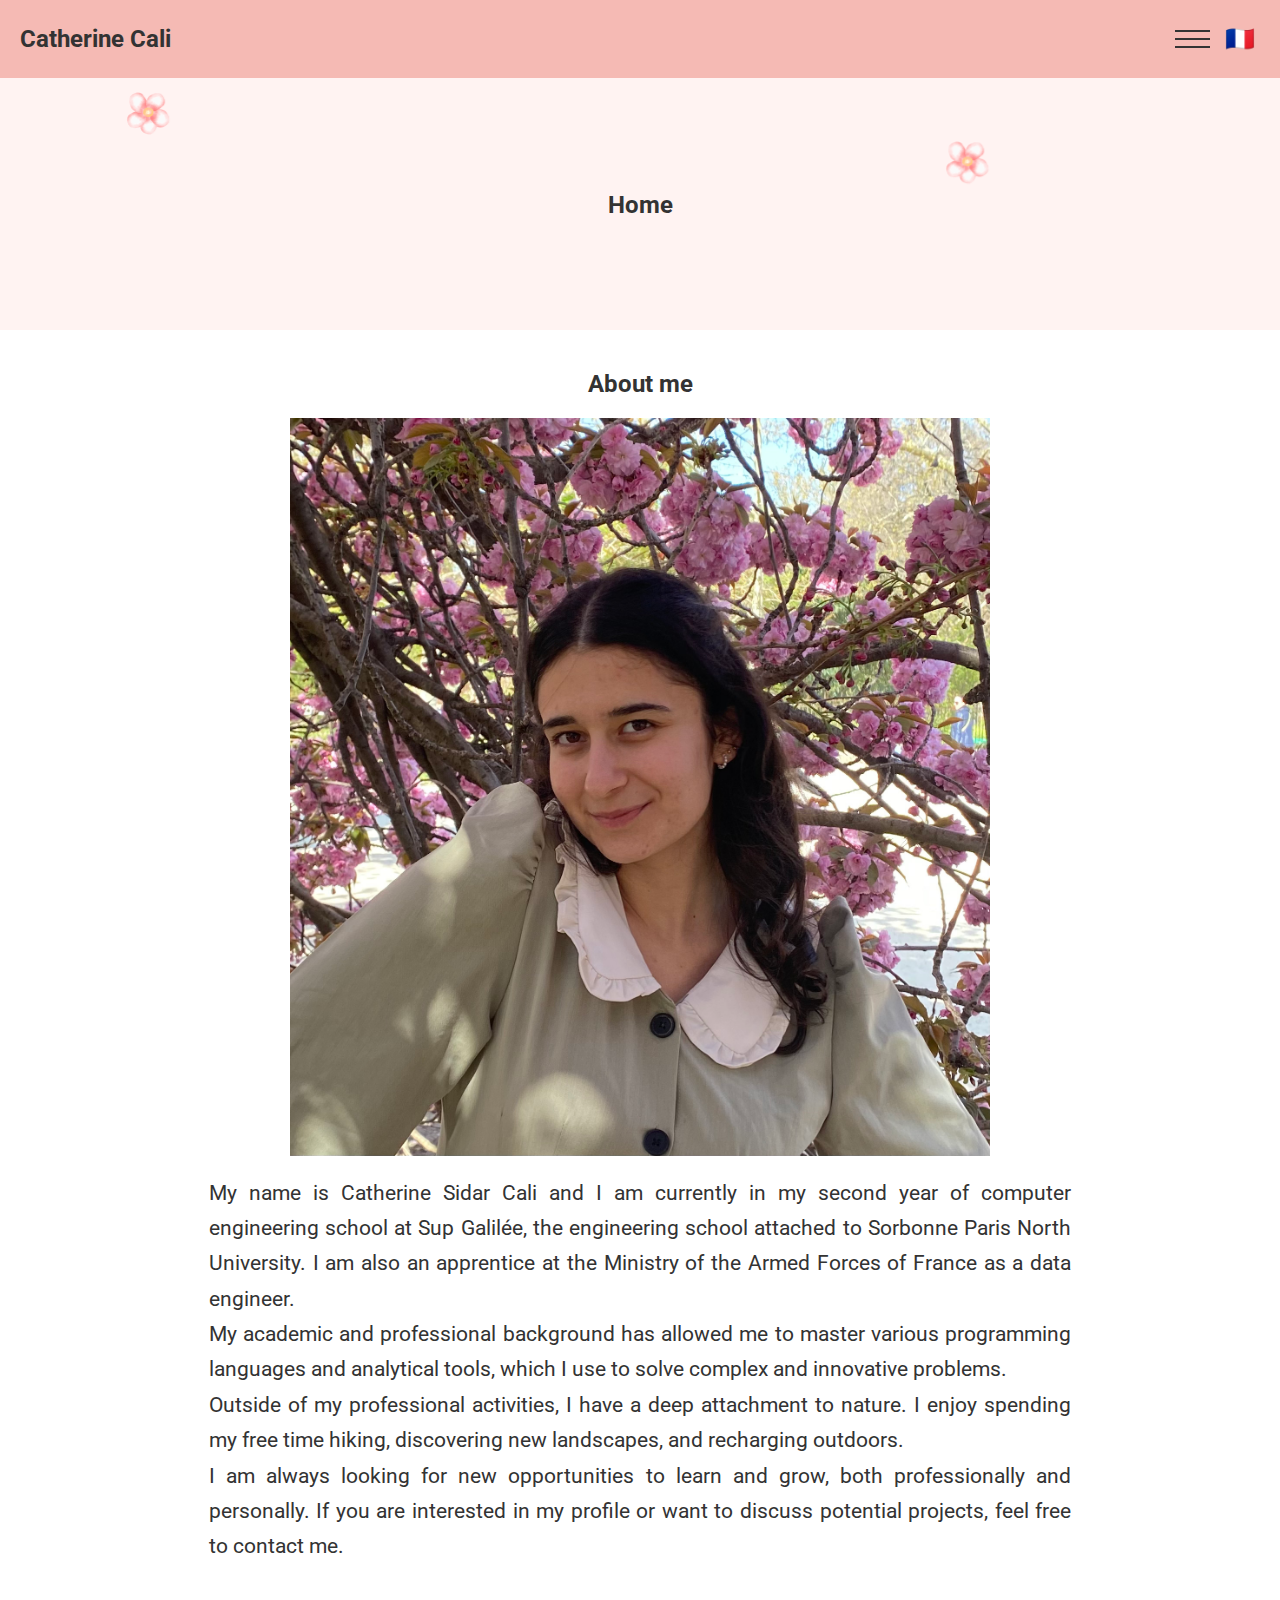
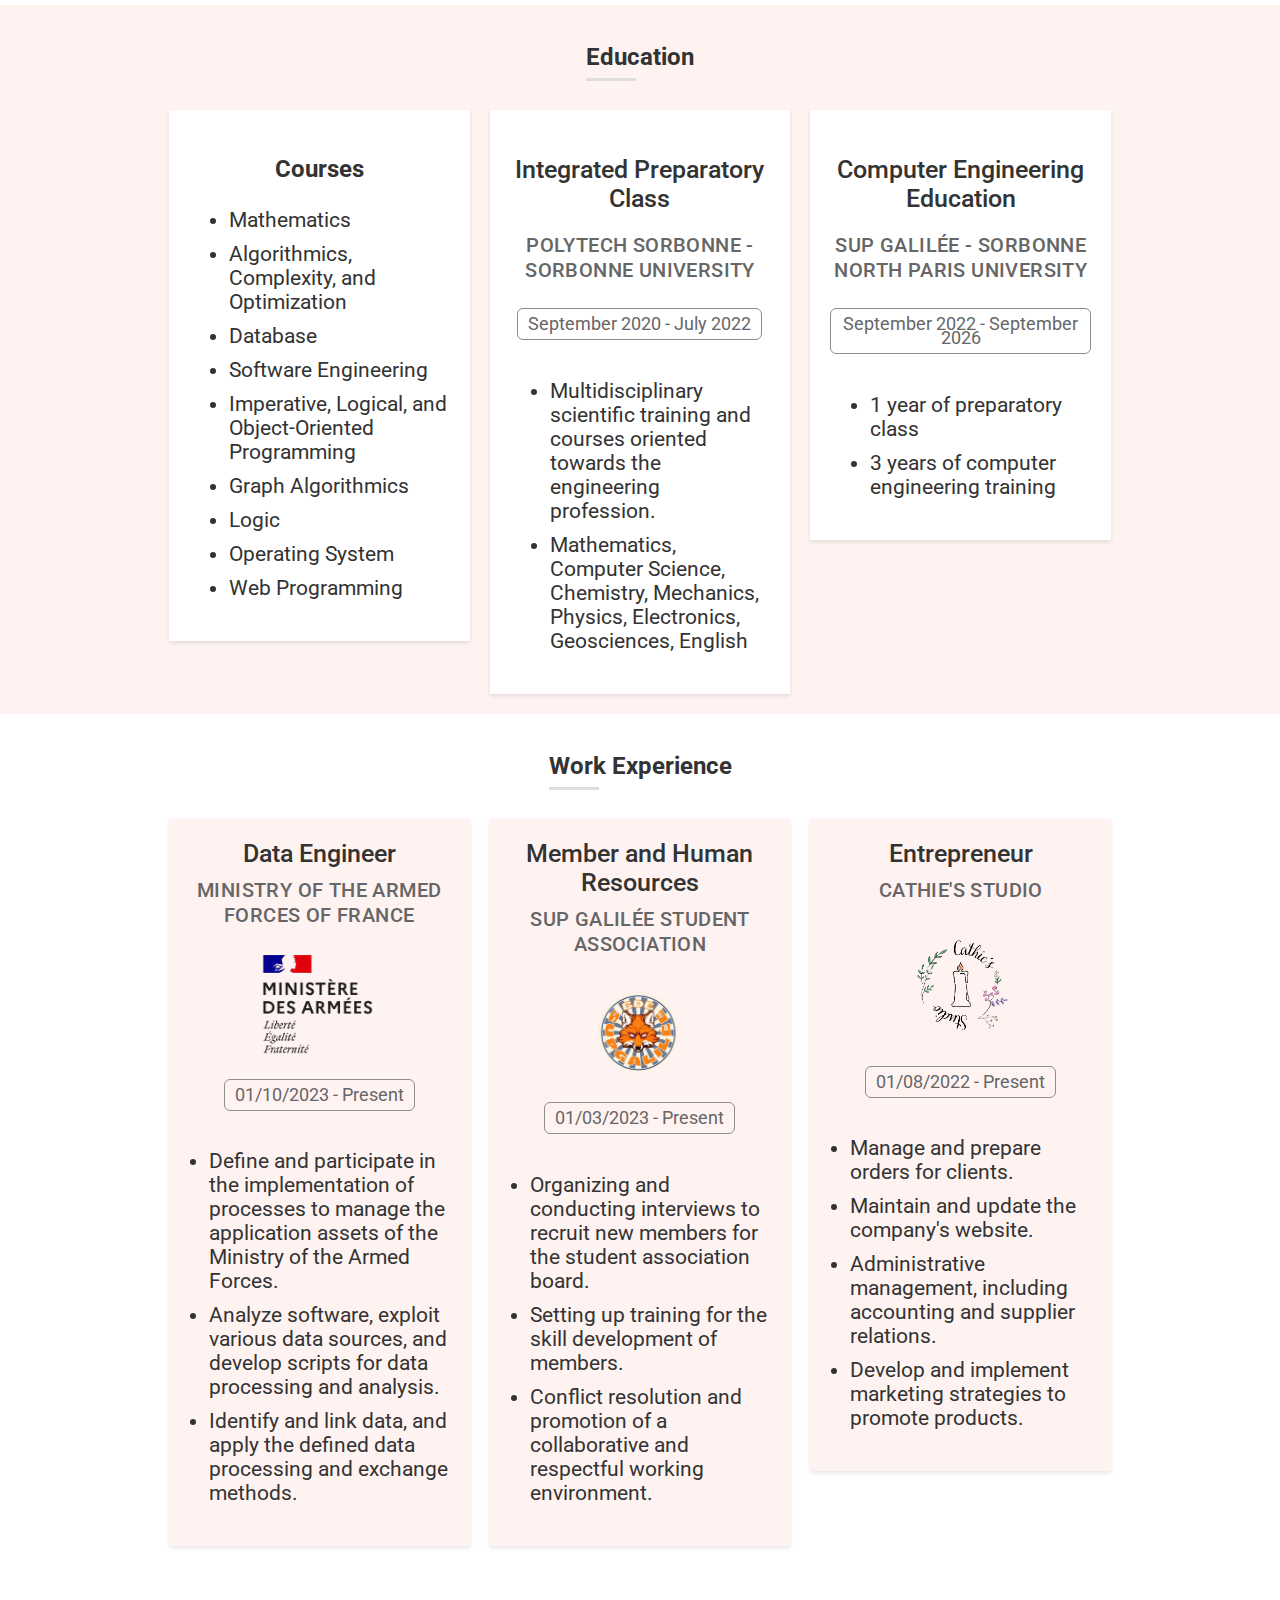
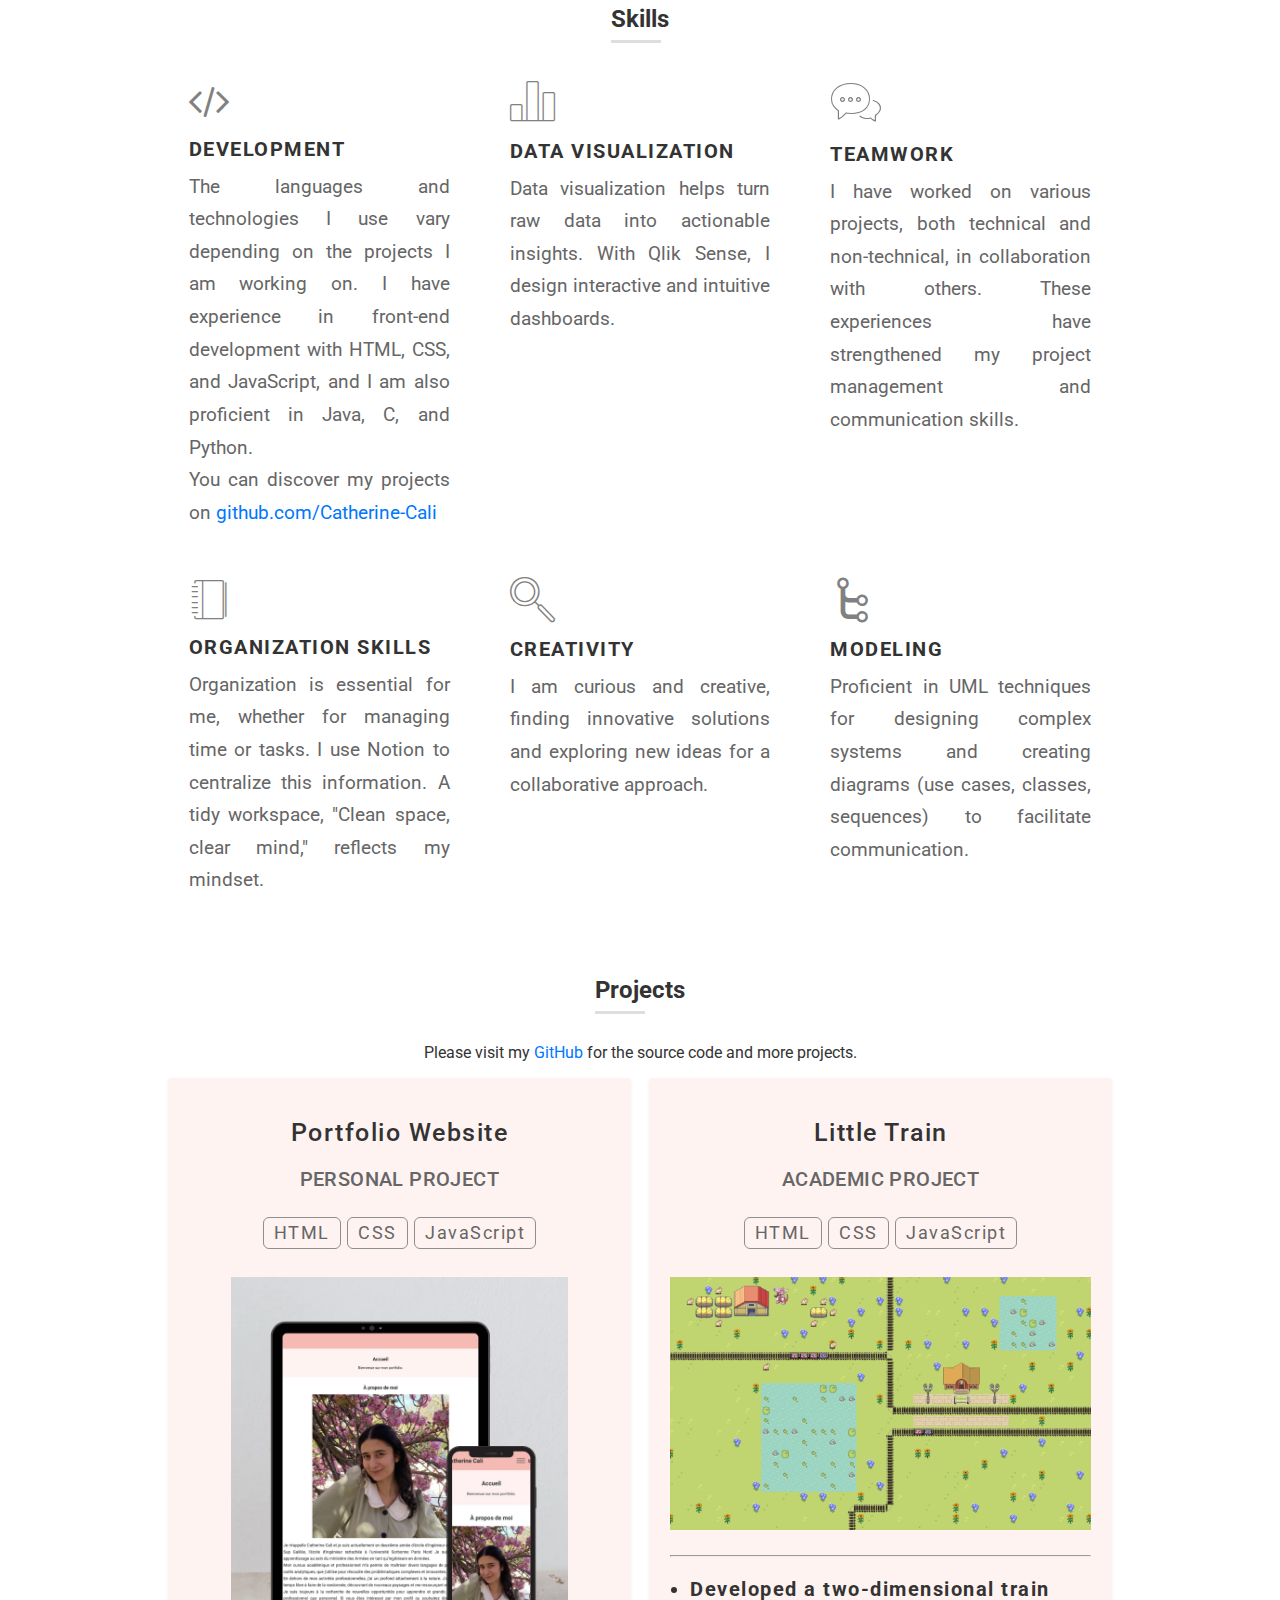
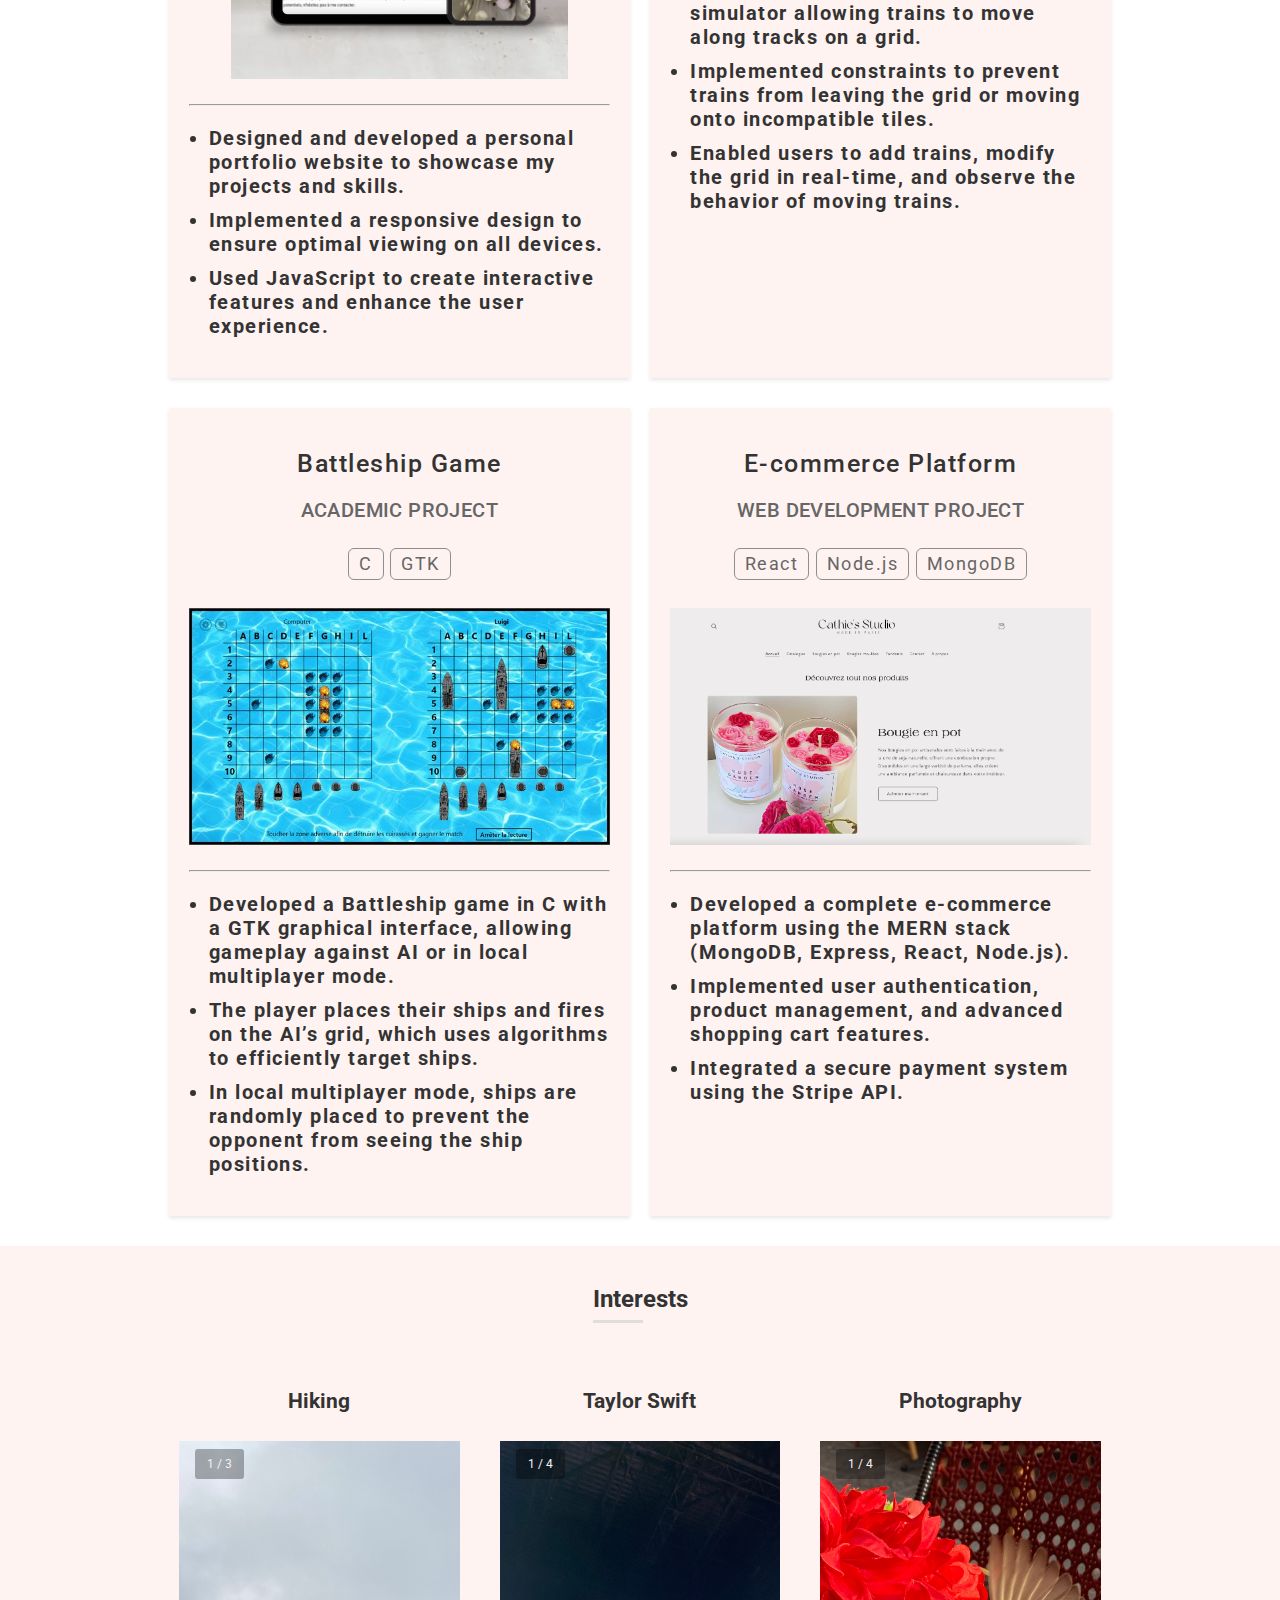
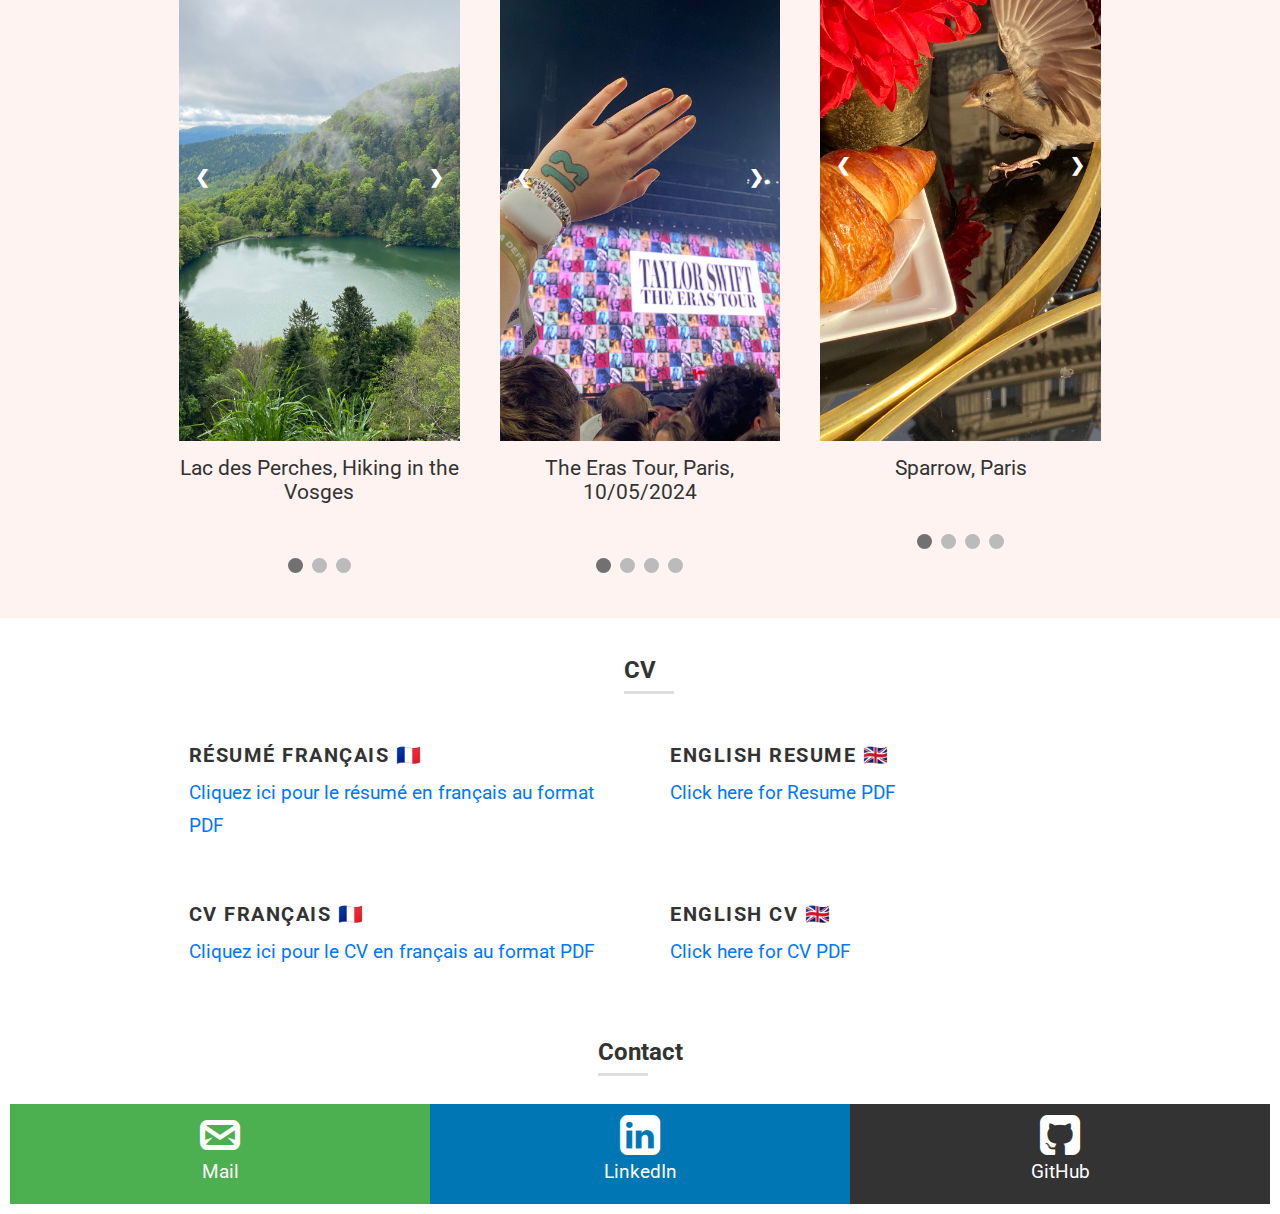
==== commit 561d40cf: "Update index2.html" ====
--- a/index2.html
+++ b/index2.html
@@ -319,8 +319,8 @@
                             </div>
                             <div class="custom-slider custom-slider0 fade">
                                 <div class="slide-index">2 / 3</div>
-                                <img class="slide-img" src="img/hk2.jpg" alt="Hiking 2">
-                                <div class="slide-text">Hiking in the Vosges</div>
+                                <img class="slide-img" src="img/nezdejobourg.jpg" alt="Hiking 2">
+                                <div class="slide-text">Nez de Jobourg, Hiking in Normandy</div>
                             </div>
                             <div class="custom-slider custom-slider0 fade">
                                 <div class="slide-index">3 / 3</div>
@@ -480,4 +480,4 @@
         <script src="js/app.js"></script>
         <script src="https://cdn.jsdelivr.net/npm/typed.js@2.0.12"></script>
     </body>
-</html>+</html>
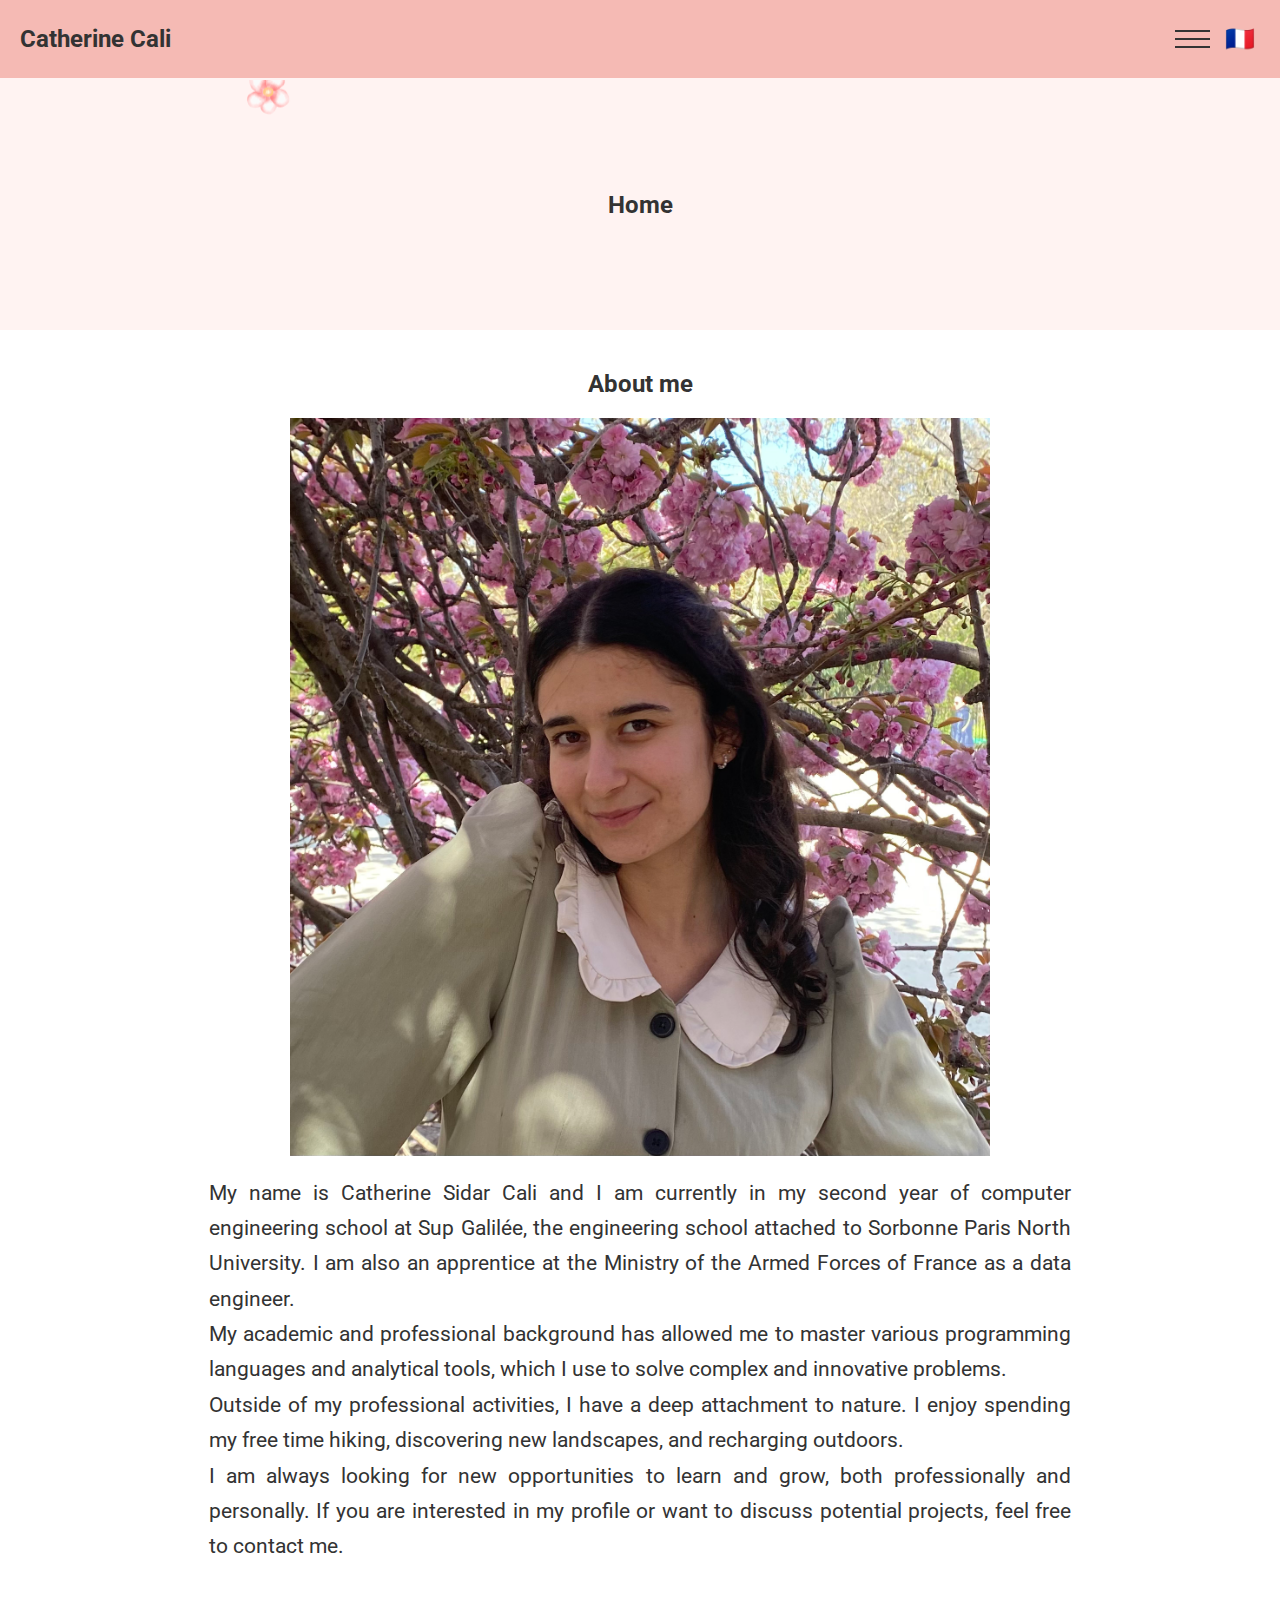
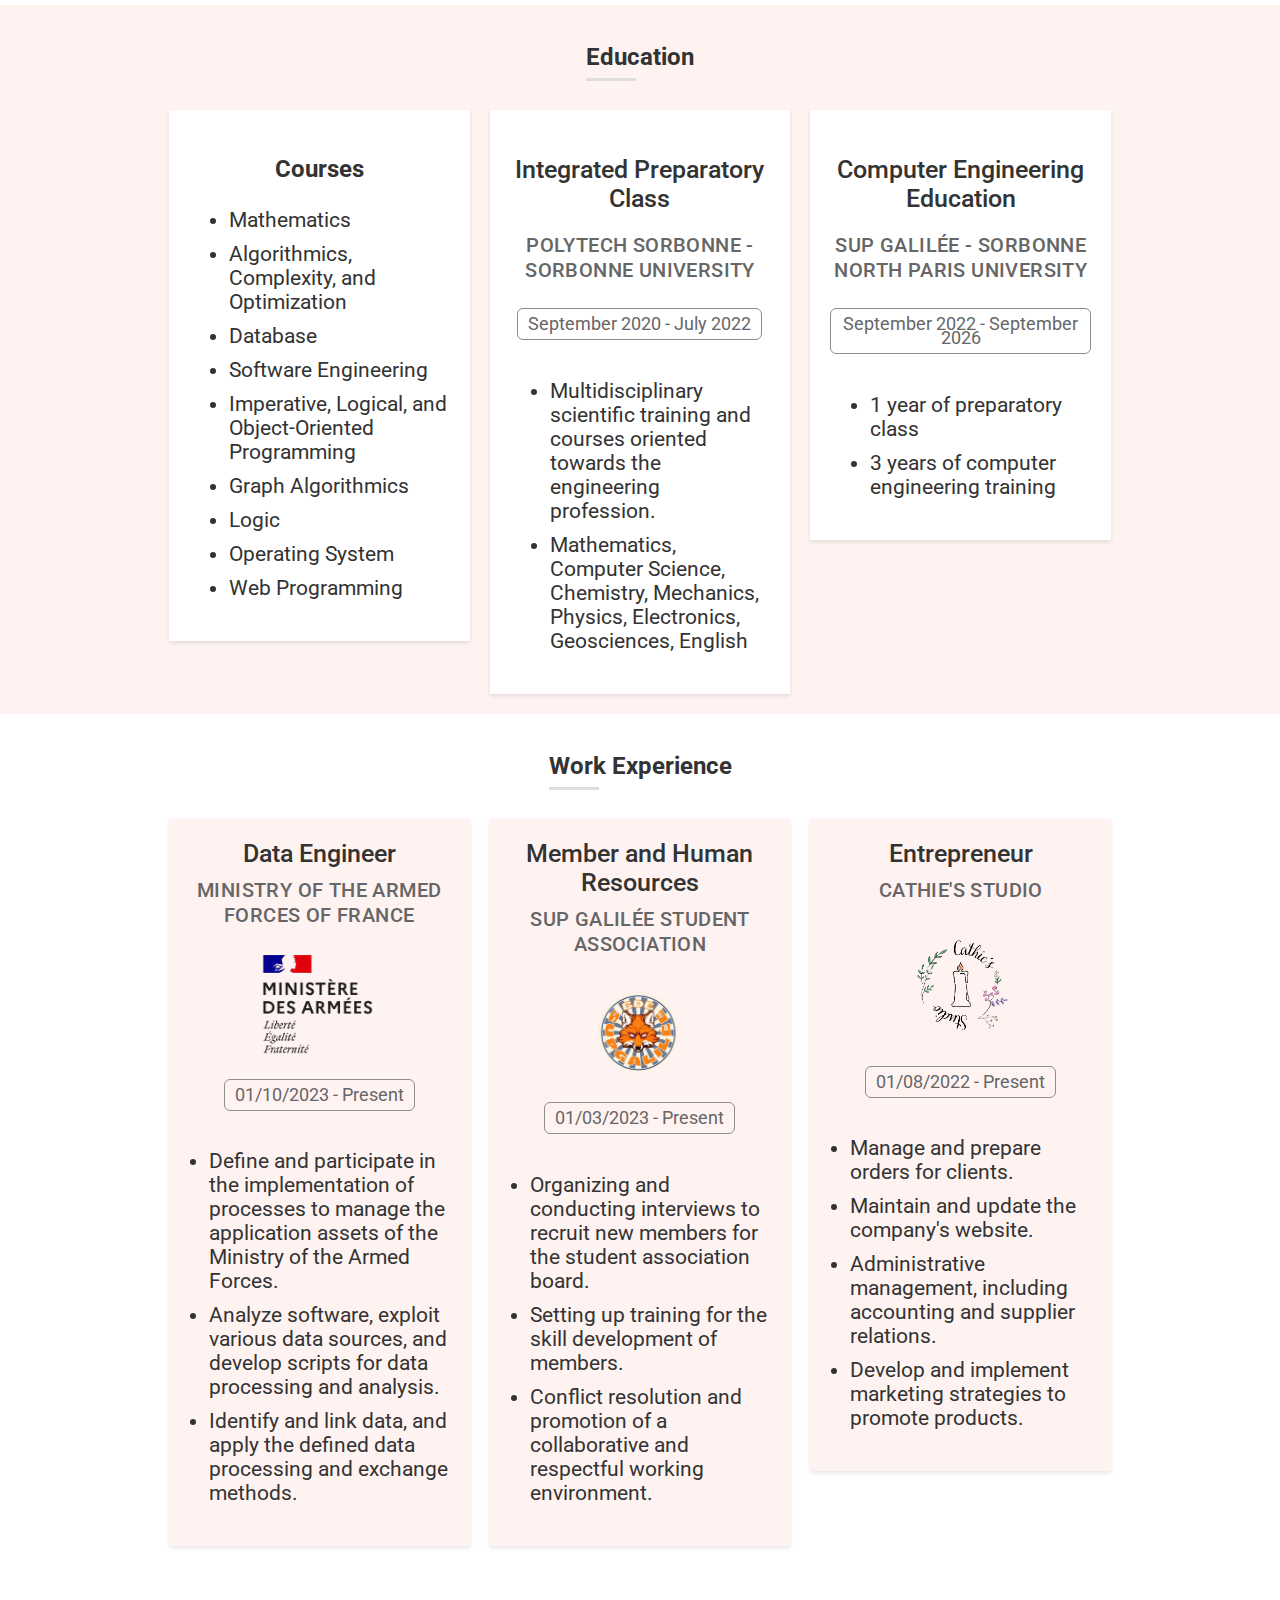
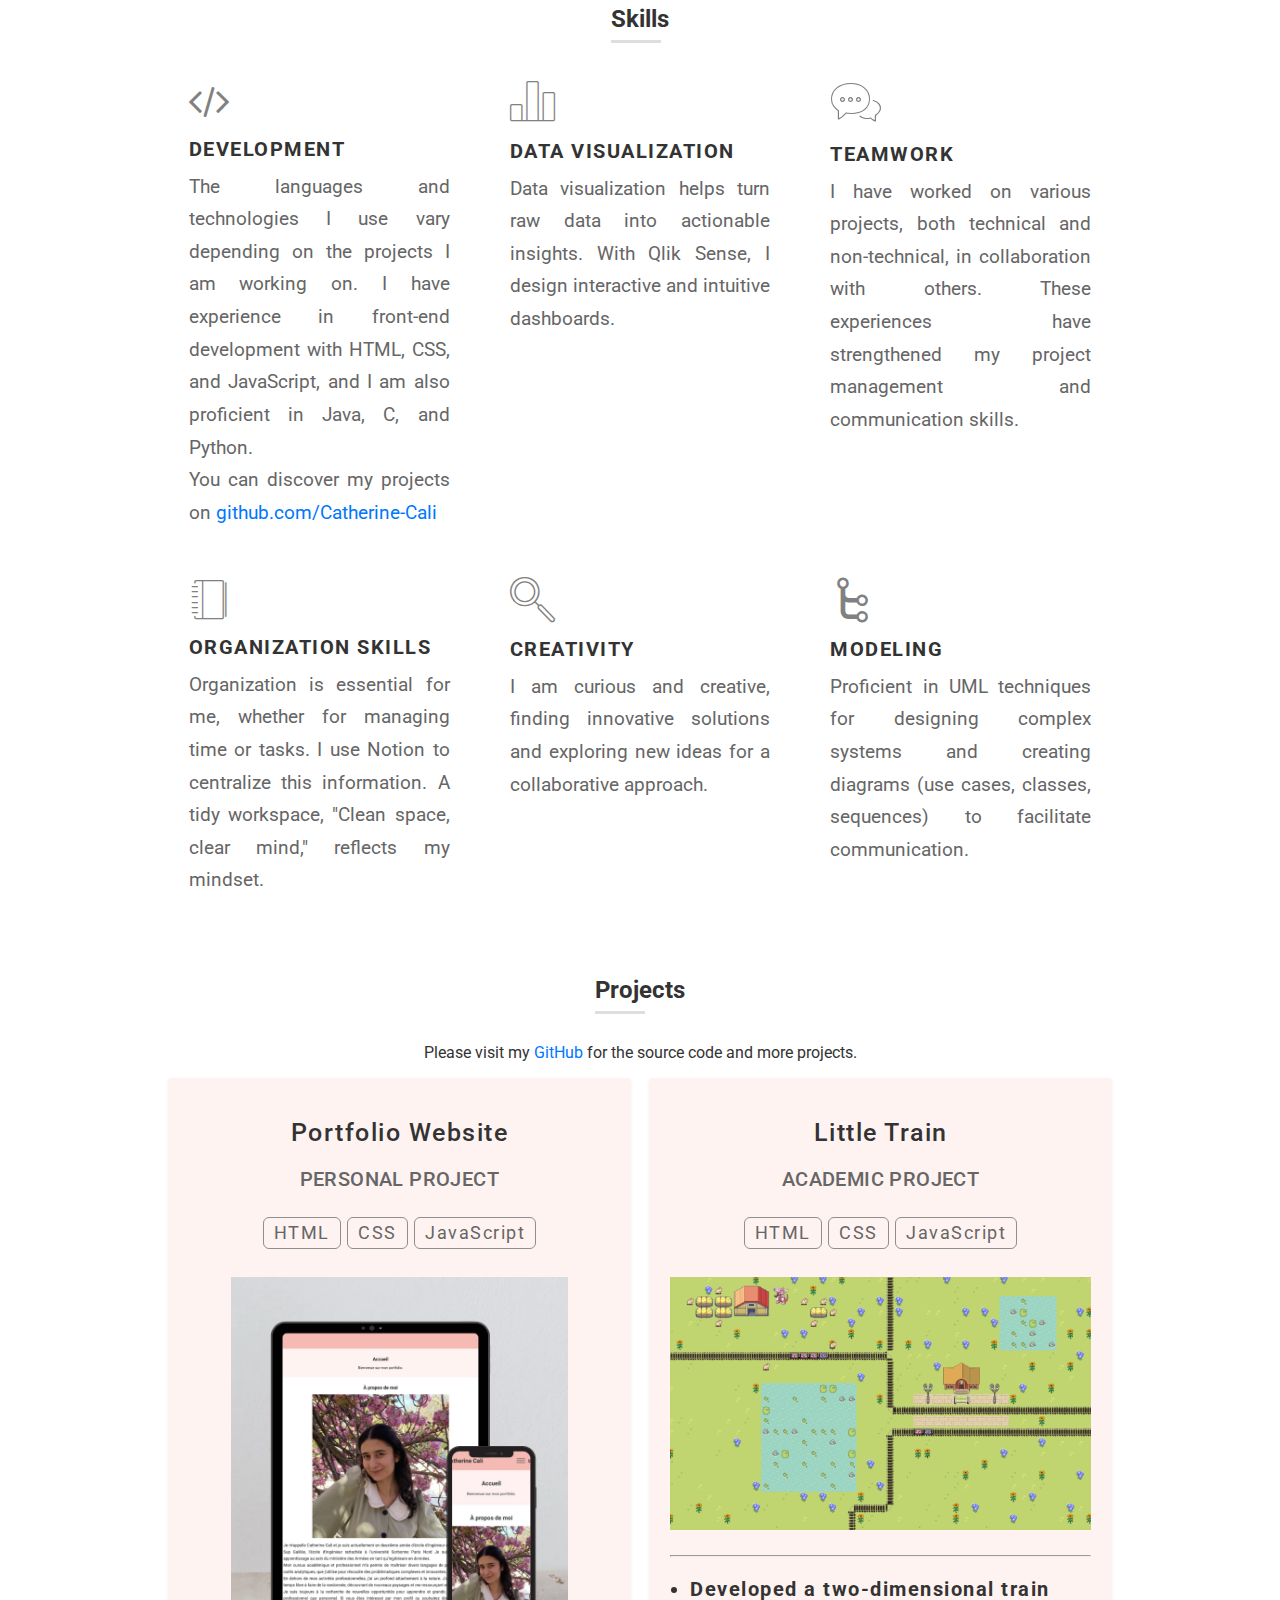
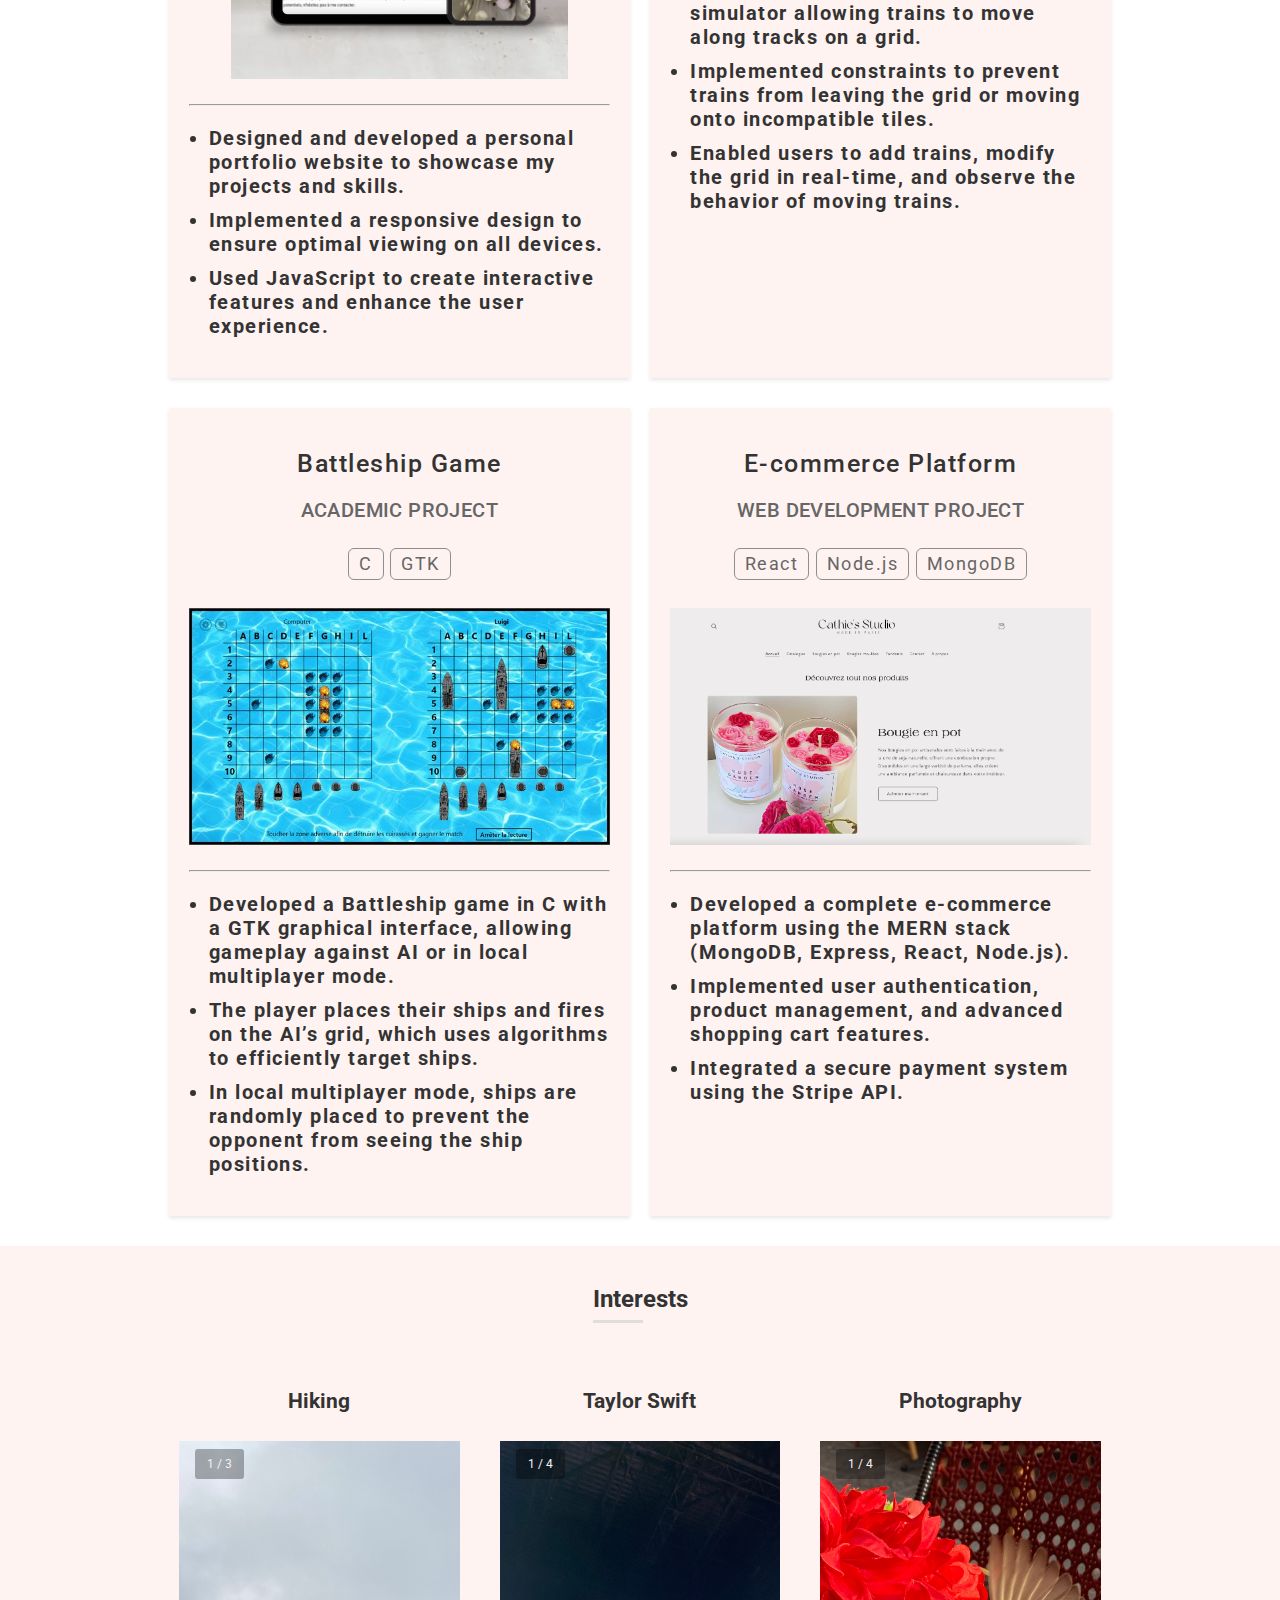
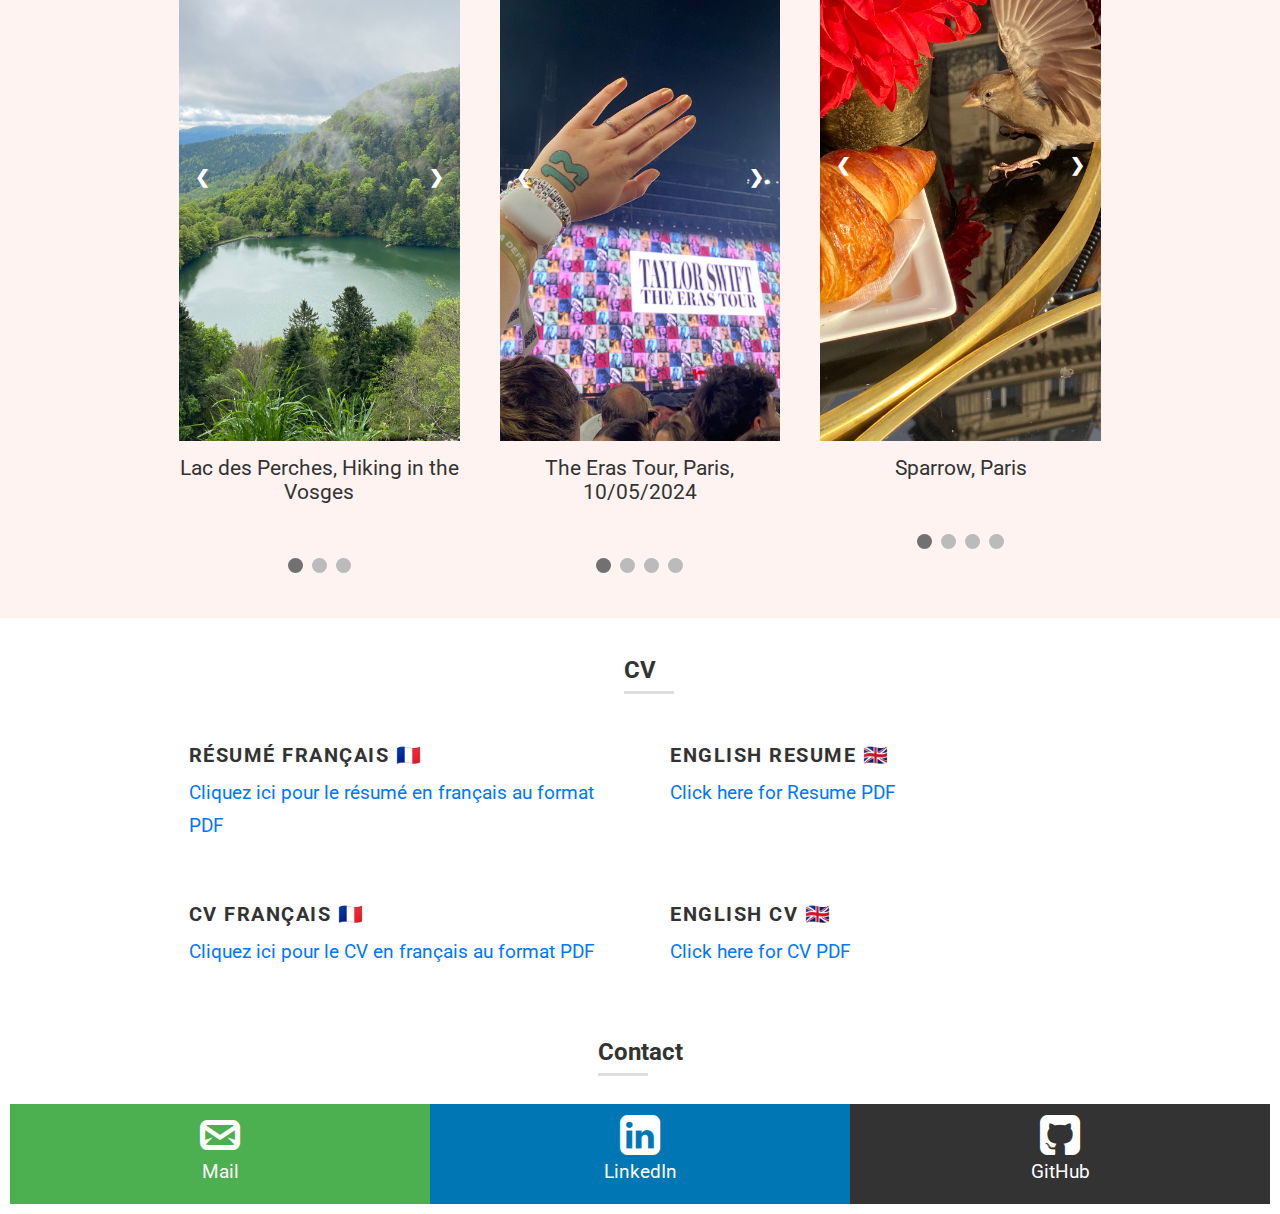
==== commit 92177808: "Update index2.html" ====
--- a/index2.html
+++ b/index2.html
@@ -319,7 +319,7 @@
                             </div>
                             <div class="custom-slider custom-slider0 fade">
                                 <div class="slide-index">2 / 3</div>
-                                <img class="slide-img" src="img/nezdejobourg.jpg" alt="Hiking 2">
+                                <img class="slide-img" src="img/nezdejobourg.png" alt="Hiking 2">
                                 <div class="slide-text">Nez de Jobourg, Hiking in Normandy</div>
                             </div>
                             <div class="custom-slider custom-slider0 fade">
